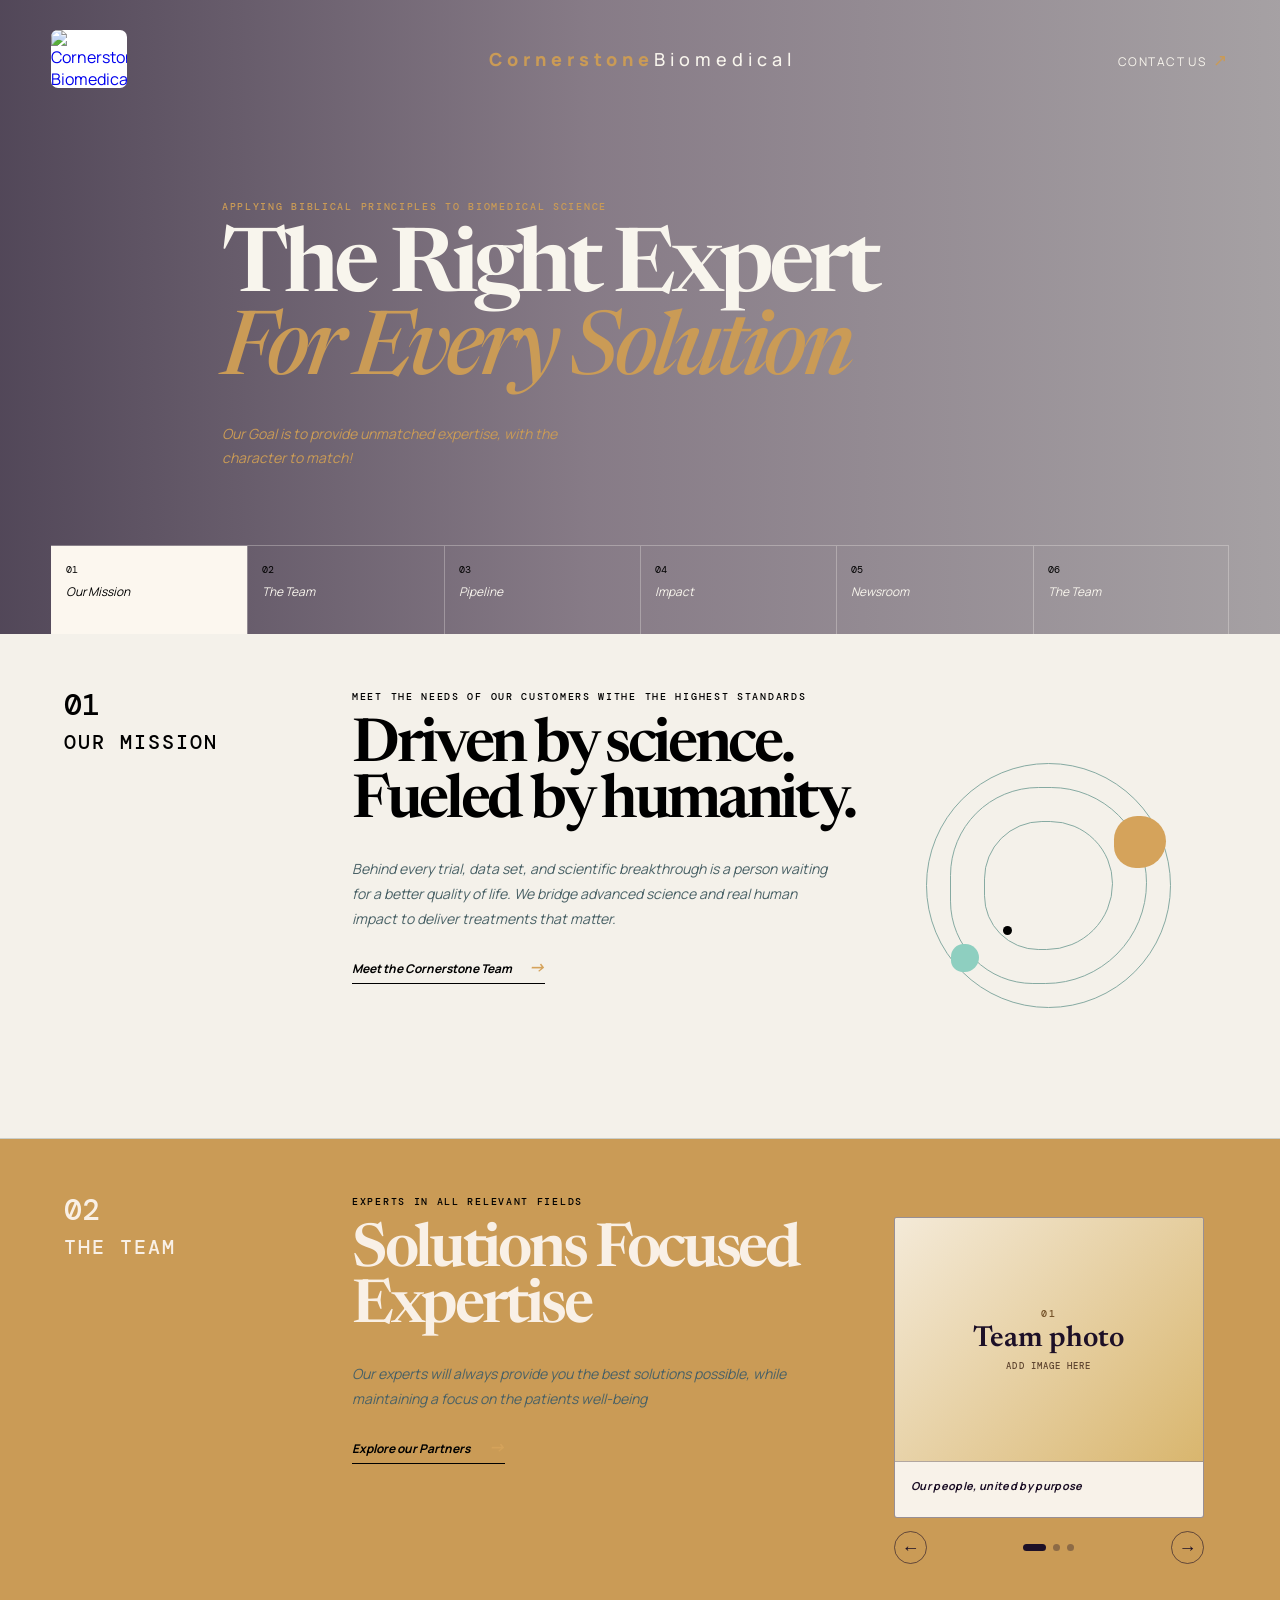
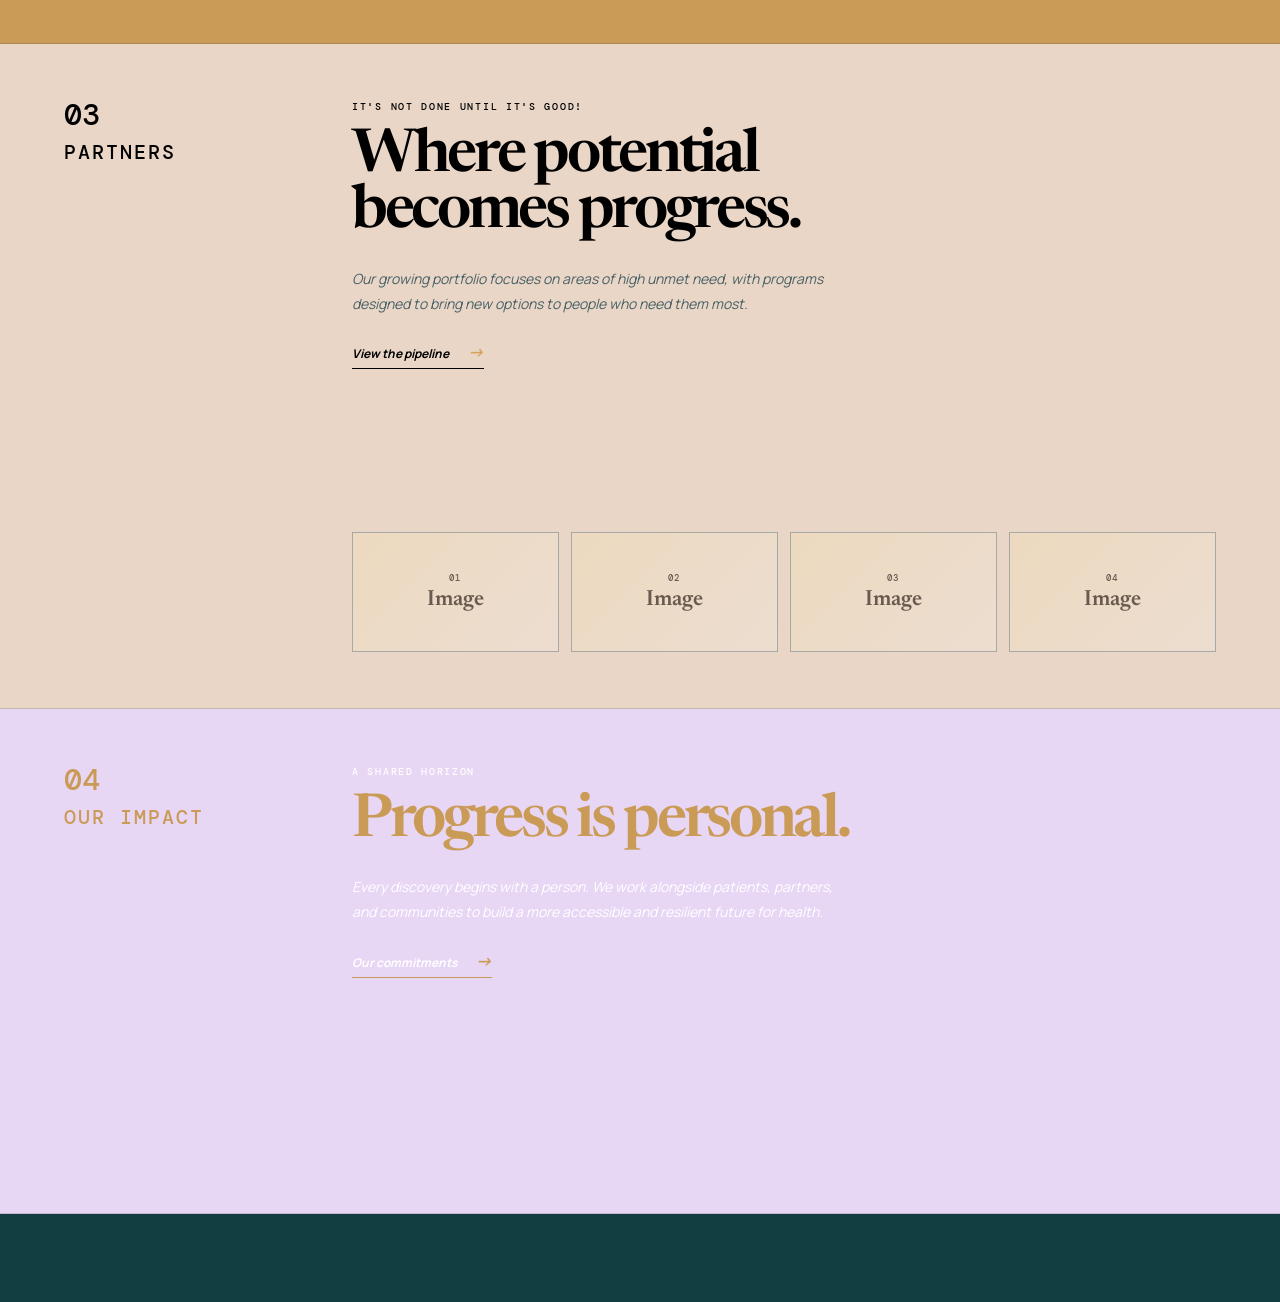
==== index.html @ 389b74e3 "Update logo image source in index.html" ====
<!doctype html>
<html lang="en">
  <head>
    <meta charset="UTF-8" />
    <meta name="viewport" content="width=device-width, initial-scale=1.0" />
    <meta name="description" content="Cornerstone Biomedical | Building medical technology on the Rock." />
    <title>Cornerstone Biomedical</title>
    <link rel="preconnect" href="https://fonts.googleapis.com" />
    <link rel="preconnect" href="https://fonts.gstatic.com" crossorigin />
    <link href="https://fonts.googleapis.com/css2?family=DM+Mono:wght@400;500&family=Manrope:wght@400;500;600;700;800&family=Newsreader:opsz,wght@6..72,500;6..72,600&display=swap" rel="stylesheet" />
    <link rel="stylesheet" href="styles2.css" />
  </head>
  <body>
    <header class="hero">
      <div class="hero__top">
        <a class="brand-mark" href="#" aria-label="Cornerstone Biomedical">
          <img src="https://cornerstonesiteresources.blob.core.windows.net/siteresources/cstonelogonobg.png" alt="Cornerstone Biomedical" />
        </a>
        <div class="company-name"><span>Cornerstone</span>Biomedical</div>
        <a class="contact-link" href="#contact">Contact Us<span>↗</span></a>
      </div>

      <div class="hero__copy">
        <p class="eyebrow">Applying Biblical Principles to Biomedical Science</p>
        <h1>The Right Expert<br /><em>For Every Solution</h1>
        <p class="intro">Our Goal is to provide unmatched expertise, with the character to match!</p>
      </div>

      <nav class="main-nav" aria-label="Main navigation">
        <a class="active" href="#about"><span>01</span>Our Mission</a>
        <a href="#team"><span>02</span>The Team</a>
        <a href="#pipeline"><span>03</span> Pipeline</a>
        <a href="#impact"><span>04</span> Impact</a>
        <a href="#news"><span>05</span> Newsroom</a>
        <a href="#careers"><span>06</span> The Team</a>
      </nav>
    </header>

    <main>
      <section id="about" class="panel panel--about">
        <div class="panel__label"><span>01</span> Our Mission</div>
        <div class="panel__content">
          <p class="kicker">MEET THE NEEDS OF OUR CUSTOMERS WITHE THE HIGHEST STANDARDS</p>
          <h2>Driven by science. Fueled by humanity.</h2>
          <p class="body-copy">	Behind every trial, data set, and scientific breakthrough is a person waiting for a better quality of life. We bridge advanced science and real human impact to deliver treatments that matter.</p>
          <a class="text-link" href="#science">Meet the Cornerstone Team<span>→</span></a>
        </div>
        <div class="cell-art cell-art--one" aria-hidden="true"><i></i><i></i><i></i><b></b></div>
      </section>

      <section id="team" class="panel panel--team">
        <div class="panel__label"><span>02</span> The Team </div>
        <div class="panel__content">
          <p class="kicker">Experts in all Relevant fields</p>
          <h2>Solutions Focused Expertise</h2>
          <p class="body-copy">Our experts will always provide you the best solutions possible, while maintaining a focus on the patients well-being</p>
          <a class="text-link" href="#pipeline">Explore our Partners <span>→</span></a>
        </div>
        <div class="team-carousel" aria-label="Meet the team photo carousel">
          <div class="team-carousel__viewport">
            <div class="team-carousel__track">
              <!-- Replace each placeholder with an img tag when team photos are ready. -->
              <figure class="team-slide is-active">
                <div class="team-photo-placeholder"><span>01</span><strong>Team photo</strong><small>Add image here</small></div>
                <figcaption>Our people, united by purpose</figcaption>
              </figure>
              <figure class="team-slide">
                <div class="team-photo-placeholder"><span>02</span><strong>Team photo</strong><small>Add image here</small></div>
                <figcaption>Expertise across disciplines</figcaption>
              </figure>
              <figure class="team-slide">
                <div class="team-photo-placeholder"><span>03</span><strong>Team photo</strong><small>Add image here</small></div>
                <figcaption>Care in every collaboration</figcaption>
              </figure>
            </div>
          </div>
          <div class="team-carousel__controls">
            <button class="carousel-button" type="button" data-carousel-prev aria-label="Show previous team photo">←</button>
            <div class="carousel-dots" role="tablist" aria-label="Choose a team photo">
              <button type="button" class="is-active" role="tab" aria-selected="true" data-carousel-dot="0"><span class="sr-only">Photo 1</span></button>
              <button type="button" role="tab" aria-selected="false" data-carousel-dot="1"><span class="sr-only">Photo 2</span></button>
              <button type="button" role="tab" aria-selected="false" data-carousel-dot="2"><span class="sr-only">Photo 3</span></button>
            </div>
            <button class="carousel-button" type="button" data-carousel-next aria-label="Show next team photo">→</button>
          </div>
        </div>
      </section>

      <section id="pipeline" class="panel panel--pipeline">
        <div class="panel__label"><span>03</span> Partners </div>
        <div class="panel__content">
          <p class="kicker">It's not done until it's good!</p>
          <h2>Where potential becomes progress.</h2>
          <p class="body-copy">Our growing portfolio focuses on areas of high unmet need, with programs designed to bring new options to people who need them most.</p>
          <a class="text-link" href="#impact">View the pipeline <span>→</span></a>
        </div>
        <div class="partner-gallery" aria-label="Partner image gallery">
          <!-- Replace each placeholder with an img tag when partner images are ready. -->
          <figure class="partner-gallery__item"><div class="partner-gallery__placeholder"><span>01</span><strong>Image</strong></div></figure>
          <figure class="partner-gallery__item"><div class="partner-gallery__placeholder"><span>02</span><strong>Image</strong></div></figure>
          <figure class="partner-gallery__item"><div class="partner-gallery__placeholder"><span>03</span><strong>Image</strong></div></figure>
          <figure class="partner-gallery__item"><div class="partner-gallery__placeholder"><span>04</span><strong>Image</strong></div></figure>
        </div>
      </section>

      <section id="impact" class="panel panel--impact">
        <div class="panel__label"><span>04</span> Our impact</div>
        <div class="panel__content">
          <p class="kicker">A shared horizon</p>
          <h2>Progress is personal.</h2>
          <p class="body-copy">Every discovery begins with a person. We work alongside patients, partners, and communities to build a more accessible and resilient future for health.</p>
          <a class="text-link" href="#careers">Our commitments <span>→</span></a>
        </div>
      </section>
    </main>

    <footer id="contact" aria-label="Footer"></footer>
    <script>
      const carousel = document.querySelector('.team-carousel');
      const slides = [...carousel.querySelectorAll('.team-slide')];
      const dots = [...carousel.querySelectorAll('[data-carousel-dot]')];
      let activeSlide = 0;
      const showSlide = (index) => {
        activeSlide = (index + slides.length) % slides.length;
        slides.forEach((slide, i) => slide.classList.toggle('is-active', i === activeSlide));
        dots.forEach((dot, i) => {
          const active = i === activeSlide;
          dot.classList.toggle('is-active', active);
          dot.setAttribute('aria-selected', active);
        });
      };
      carousel.querySelector('[data-carousel-prev]').addEventListener('click', () => showSlide(activeSlide - 1));
      carousel.querySelector('[data-carousel-next]').addEventListener('click', () => showSlide(activeSlide + 1));
      dots.forEach((dot, i) => dot.addEventListener('click', () => showSlide(i)));
    </script>
  </body>
</html>
---- styles2.css ----
:root { --ink:#000000; --cream:#f4f1ea; --aqua:#ca9b56; --orange:#d5a35b; --white:#fcf7ef; --line:rgba(16,45,50,.18); }
* { box-sizing:border-box; }
html { scroll-behavior:smooth; }
body { margin:0; color:var(--ink); background:var(--cream); font-family:Manrope,Arial,sans-serif; }
.hero { min-height:630px; padding:30px 4vw 0; color:#f8f5ed; background:linear-gradient(90deg, rgba(31,18,43,.76) 0%, rgba(45,26,53,.55) 46%, rgba(27,19,39,.36) 100%), url("hero-cornerstone.jpeg") center / cover no-repeat; position:relative; overflow:hidden; }
.hero__top { position:relative; display:grid; grid-template-columns:1fr auto 1fr; align-items:center; }
.brand-mark { display:flex; width:max-content; align-items:center; text-decoration:none; }
.brand-mark img { display:block; width:76px; height:58px; object-fit:cover; object-position:center top; border-radius:7px; background:#fff; }
.company-name { font-size:18px; letter-spacing:.28em; font-weight:500; padding-left:.28em; }
.company-name span { color:#ca9b56; font-weight:800; }
.contact-link { justify-self:end; color:#f8f5ed; text-decoration:none; font-size:12px; text-transform:uppercase; letter-spacing:.12em; }
.contact-link span { color:var(--aqua); font-size:17px; margin-left:7px; }
.hero__copy { position:relative; margin:112px 0 75px 14.5%; max-width:680px; }
.eyebrow,.kicker { margin:0 0 16px; font:500 10px DM Mono,monospace; text-transform:uppercase; letter-spacing:.17em; }
.eyebrow { color:var(--aqua); }
h1,h2 { margin:0; font:600 clamp(3.25rem,6.9vw,6.3rem)/.94 Newsreader,Georgia,serif; letter-spacing:-.055em; }
h1 em { font-weight:500; color:var(--aqua); }
.intro { max-width:390px; margin:27px 0 0; line-height:1.7; font-size:14px; color:#ca9b56; }
.main-nav { position:relative; display:grid; grid-template-columns:repeat(6,1fr); border-top:1px solid rgba(248,245,237,.3); }
.main-nav a { min-height:88px; padding:17px 14px; color:#f8f5ed; border-left:1px solid rgba(248,245,237,.3); text-decoration:none; font-size:12px; line-height:1.4; transition:background .2s,color .2s; }
.main-nav a:last-child { border-right:1px solid rgba(248,245,237,.3); }
.main-nav a span { display:block; margin-bottom:8px; color:#000000; font:10px DM Mono,monospace; }
.main-nav a:hover,.main-nav .active { background:var(--white); color:var(--ink); }
.main-nav .active span { color:#000000 }
.panel { min-height:505px; display:grid; grid-template-columns:25% 46% 29%; position:relative; overflow:hidden; border-bottom:1px solid var(--line); padding:56px 5vw; }
.panel__label { font:500 20px DM Mono,monospace; letter-spacing:.1em; text-transform:uppercase; }
.panel__label span { display:block; margin:0 0 9px; color:inherit; font-size:30px; line-height:1; letter-spacing:0; }
.panel__content { max-width:565px; position:relative; z-index:1; }
.kicker { color:#000000; }
h2 { font-size:clamp(2.45rem,4.7vw,4.6rem); }
.body-copy { max-width:490px; margin:24px 0; font-size:14px; line-height:1.8; color:#496166; }
.text-link { display:inline-block; color:var(--ink); text-decoration:none; border-bottom:1px solid var(--ink); padding-bottom:5px; font-size:12px; font-weight:700; }
.text-link span { margin-left:16px; color:var(--orange); font-size:17px; }
.panel--team { background:#ca9b56;color:#f9f0e6; }
.panel--pipeline { min-height:665px; background:#e9d6c7; }
.panel--impact { background:#e8d6f5; color:#ca9b56; }
.panel--impact .kicker,.panel--impact .body-copy { color:#ffffff; }.panel--impact .text-link { color:#ffffff	; border-color:#ca9b56; }.panel--impact .text-link span,.panel--impact .panel__label span { color:#ca9b56 }
.cell-art { align-self:center; justify-self:center; width:245px; height:245px; position:relative; border:1px solid #86aaa2; border-radius:50%; }
.cell-art:before,.cell-art:after,.cell-art i { content:""; position:absolute; border:1px solid #86aaa2; border-radius:48% 52% 55% 45%; }
.cell-art:before { inset:23px; }.cell-art:after { inset:57px; }.cell-art i:nth-child(1){width:52px;height:52px;right:4px;top:52px;background:var(--orange);border:0}.cell-art i:nth-child(2){width:28px;height:28px;left:24px;bottom:35px;background:#8ecfc0;border:0}.cell-art i:nth-child(3){width:20px;height:20px;left:96px;top:45px;background:#f4f1ea;border:0}.cell-art b{position:absolute;width:9px;height:9px;background:var(--ink);border-radius:50%;left:76px;bottom:72px}
.team-carousel { align-self:center; justify-self:center; width:min(100%, 310px); color:#1d1027; }
.team-carousel__viewport { min-height:300px; overflow:hidden; border:1px solid rgba(29,16,39,.44); border-radius:3px; background:#f8f2e9; }
.team-carousel__track { height:100%; }
.team-slide { display:none; margin:0; animation:fade-in .3s ease; }
.team-slide.is-active { display:block; }
.team-photo-placeholder { height:244px; display:flex; flex-direction:column; align-items:center; justify-content:center; gap:6px; background:linear-gradient(135deg, #f4ead8, #d9b66e); border-bottom:1px solid rgba(29,16,39,.3); text-align:center; }
.team-photo-placeholder span { color:#725027; font:500 10px DM Mono,monospace; letter-spacing:.16em; }
.team-photo-placeholder strong { font:600 29px/.95 Newsreader,Georgia,serif; }
.team-photo-placeholder small { color:#5f4530; font:500 9px DM Mono,monospace; letter-spacing:.12em; text-transform:uppercase; }
.team-slide figcaption { min-height:55px; padding:16px; font-size:11px; font-weight:700; letter-spacing:.03em; }
.team-carousel__controls { display:flex; align-items:center; justify-content:space-between; margin-top:13px; }
.carousel-button { width:33px; height:33px; border:1px solid rgba(29,16,39,.6); border-radius:50%; background:transparent; color:#1d1027; cursor:pointer; font-size:18px; line-height:1; }
.carousel-button:hover { background:#1d1027; color:#fff; }
.carousel-dots { display:flex; gap:7px; }.carousel-dots button { width:7px; height:7px; padding:0; border:0; border-radius:50%; background:rgba(29,16,39,.35); cursor:pointer; }.carousel-dots button.is-active { width:23px; border-radius:8px; background:#1d1027; }
.sr-only { position:absolute; width:1px; height:1px; margin:-1px; overflow:hidden; clip:rect(0,0,0,0); white-space:nowrap; }
@keyframes fade-in { from { opacity:.25; transform:translateX(8px); } to { opacity:1; transform:translateX(0); } }
.partner-gallery { grid-column:2 / 4; display:grid; grid-template-columns:repeat(4, 1fr); gap:12px; align-self:end; margin-top:18px; }
.partner-gallery__item { margin:0; min-height:118px; border:1px solid rgba(16,45,50,.35); background:#f5eee5; }
.partner-gallery__placeholder { height:100%; min-height:118px; display:flex; flex-direction:column; align-items:center; justify-content:center; gap:5px; color:#695a50; background:linear-gradient(135deg, rgba(213,163,91,.28), rgba(233,214,199,.7)); }
.partner-gallery__placeholder span { font:500 9px DM Mono,monospace; letter-spacing:.14em; }.partner-gallery__placeholder strong { font:600 22px Newsreader,Georgia,serif; }
footer { min-height:88px; background:#123e42; }
@media (max-width:760px){ .hero{min-height:600px;padding:22px 5vw 0}.hero__copy{margin:90px 0 60px 0}.company-name{font-size:14px}.contact-link{font-size:10px}.main-nav{grid-template-columns:repeat(3,1fr)}.main-nav a{min-height:65px;padding:11px;font-size:10px}.main-nav a:nth-child(n+4){border-top:1px solid rgba(248,245,237,.3)}.panel{grid-template-columns:1fr;gap:27px;padding:42px 7vw;min-height:600px}.panel__content{max-width:100%}.cell-art,.science-grid,.orbit,.impact-number{justify-self:start;margin-left:18px;transform:scale(.8);transform-origin:left center}.science-grid{margin-top:-10px;}.partner-gallery{grid-column:1;grid-template-columns:repeat(2,1fr);margin-top:0}.panel--pipeline{min-height:780px;} }
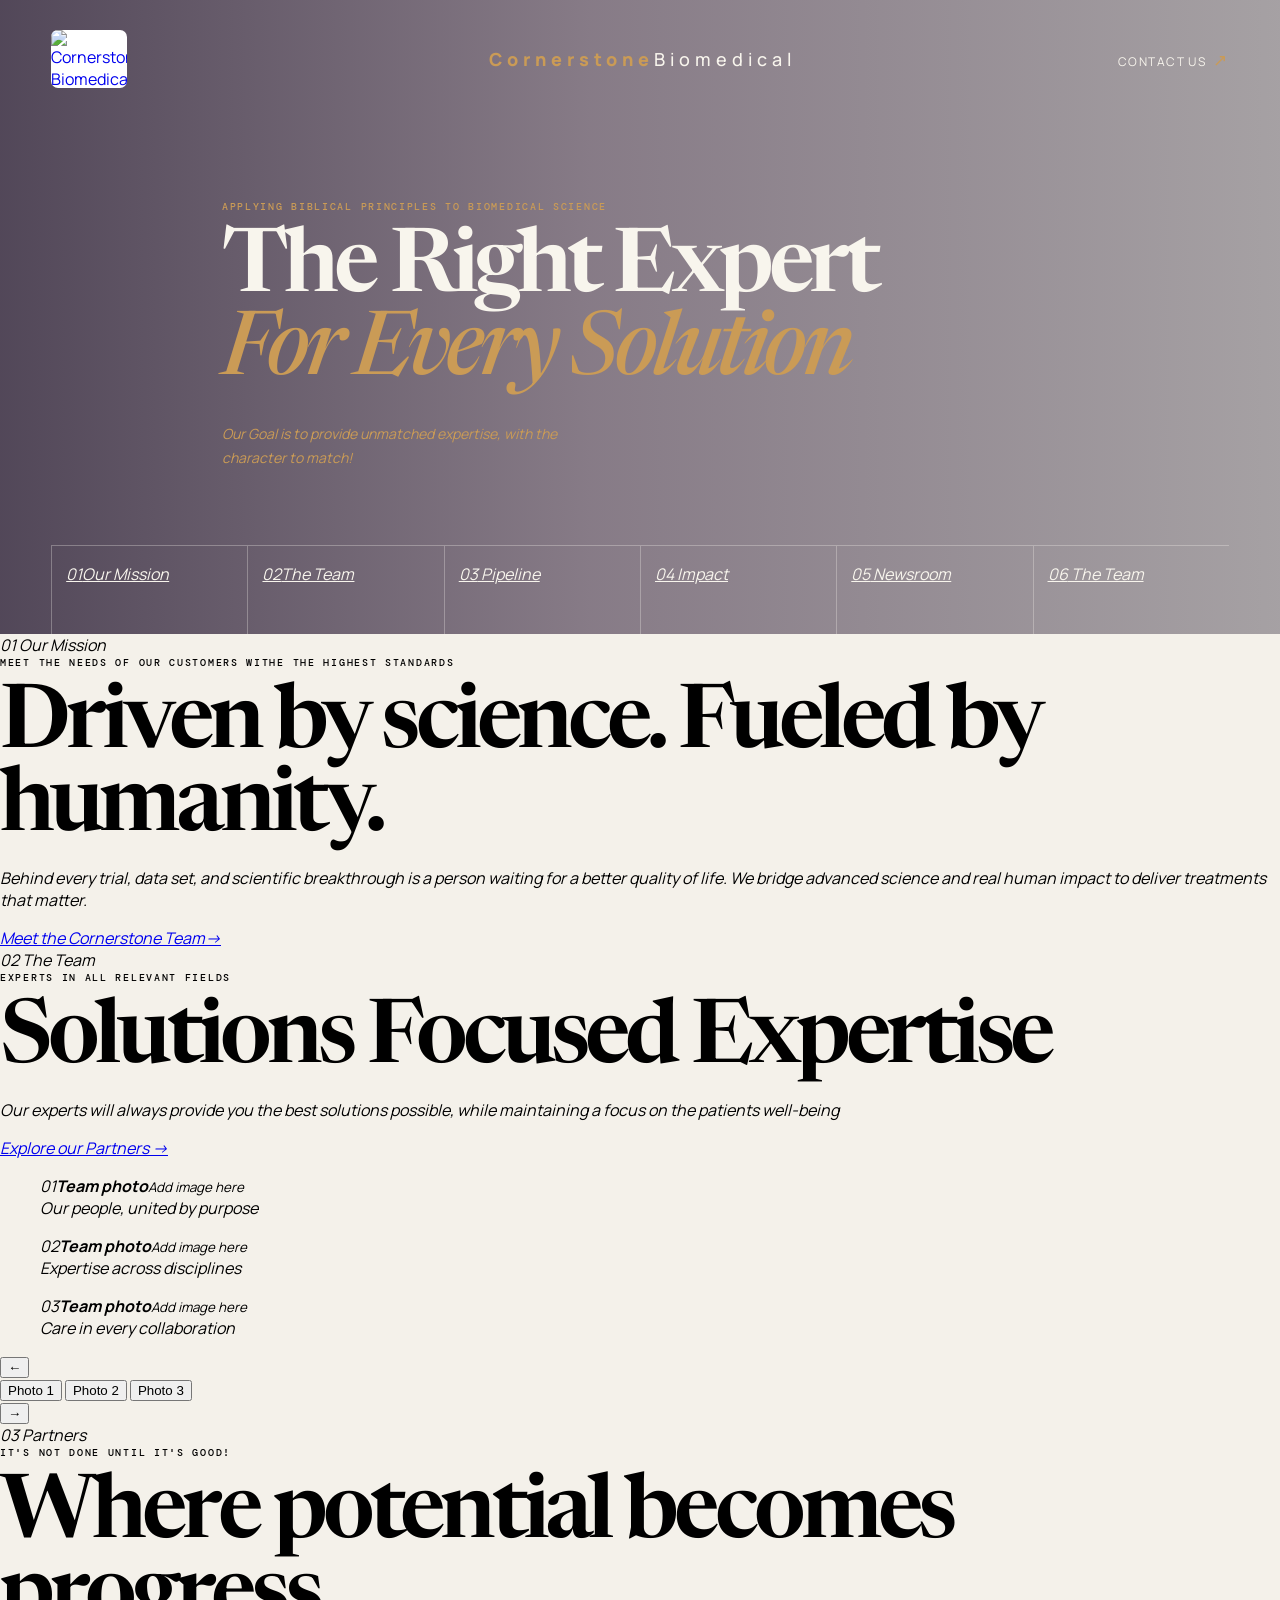
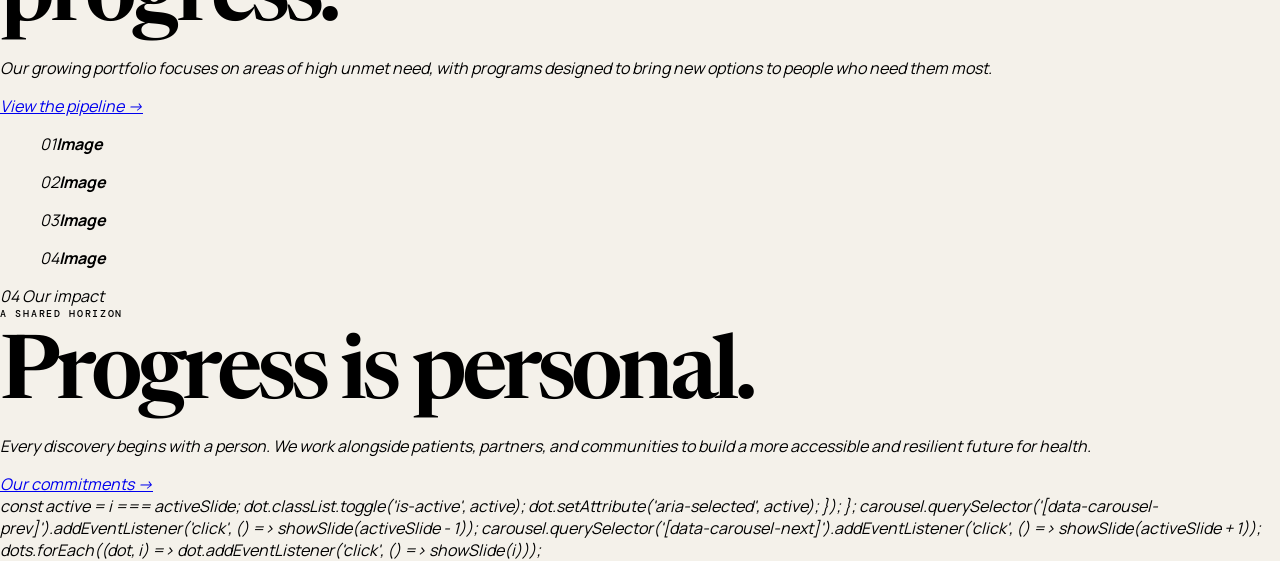
==== commit 7a2c2b50: "Add event listeners for carousel navigation" ====
--- a/index.html
+++ b/index.html
@@ -137,3 +137,14 @@
     </script>
   </body>
 </html>
+          const active = i === activeSlide;
+          dot.classList.toggle('is-active', active);
+          dot.setAttribute('aria-selected', active);
+        });
+      };
+      carousel.querySelector('[data-carousel-prev]').addEventListener('click', () => showSlide(activeSlide - 1));
+      carousel.querySelector('[data-carousel-next]').addEventListener('click', () => showSlide(activeSlide + 1));
+      dots.forEach((dot, i) => dot.addEventListener('click', () => showSlide(i)));
+    </script>
+  </body>
+</html>
--- a/styles2.css
+++ b/styles2.css
@@ -3,6 +3,8 @@
 html { scroll-behavior:smooth; }
 body { margin:0; color:var(--ink); background:var(--cream); font-family:Manrope,Arial,sans-serif; }
 .hero { min-height:630px; padding:30px 4vw 0; color:#f8f5ed; background:linear-gradient(90deg, rgba(31,18,43,.76) 0%, rgba(45,26,53,.55) 46%, rgba(27,19,39,.36) 100%), url("hero-cornerstone.jpeg") center / cover no-repeat; position:relative; overflow:hidden; }
+.hero__mesh { position:absolute; width:700px; height:700px; right:-155px; top:-235px; border:1px solid rgba(183,228,219,.32); border-radius:48% 52% 43% 57%; transform:rotate(24deg); box-shadow:inset 0 0 0 70px rgba(183,228,219,.04), inset 0 0 0 155px rgba(183,228,219,.04), inset 0 0 0 240px rgba(183,228,219,.04); }
+.hero__mesh:after { content:""; position:absolute; width:240px; height:240px; border:1px solid rgba(235,112,82,.75); border-radius:50%; left:155px; bottom:55px; }
 .hero__top { position:relative; display:grid; grid-template-columns:1fr auto 1fr; align-items:center; }
 .brand-mark { display:flex; width:max-content; align-items:center; text-decoration:none; }
 .brand-mark img { display:block; width:76px; height:58px; object-fit:cover; object-position:center top; border-radius:7px; background:#fff; }
@@ -17,14 +19,13 @@
 h1 em { font-weight:500; color:var(--aqua); }
 .intro { max-width:390px; margin:27px 0 0; line-height:1.7; font-size:14px; color:#ca9b56; }
 .main-nav { position:relative; display:grid; grid-template-columns:repeat(6,1fr); border-top:1px solid rgba(248,245,237,.3); }
-.main-nav a { min-height:88px; padding:17px 14px; color:#f8f5ed; border-left:1px solid rgba(248,245,237,.3); text-decoration:none; font-size:12px; line-height:1.4; transition:background .2s,color .2s; }
-.main-nav a:last-child { border-right:1px solid rgba(248,245,237,.3); }
+.main-nav a { min-height:88px; padding:17px 14px; color:#f8f5ed; border-left:1px solid rgba(248,245,237,.3); text-decora		-child { border-right:1px solid rgba(248,245,237,.3); }
 .main-nav a span { display:block; margin-bottom:8px; color:#000000; font:10px DM Mono,monospace; }
 .main-nav a:hover,.main-nav .active { background:var(--white); color:var(--ink); }
 .main-nav .active span { color:#000000 }
 .panel { min-height:505px; display:grid; grid-template-columns:25% 46% 29%; position:relative; overflow:hidden; border-bottom:1px solid var(--line); padding:56px 5vw; }
-.panel__label { font:500 20px DM Mono,monospace; letter-spacing:.1em; text-transform:uppercase; }
-.panel__label span { display:block; margin:0 0 9px; color:inherit; font-size:30px; line-height:1; letter-spacing:0; }
+.panel__label { font:500 10px DM Mono,monospace; letter-spacing:.15em; text-transform:up	percase; }
+.panel__label span { color:var(--000000); margin-right:11px; }
 .panel__content { max-width:565px; position:relative; z-index:1; }
 .kicker { color:#000000; }
 h2 { font-size:clamp(2.45rem,4.7vw,4.6rem); }
@@ -32,31 +33,13 @@
 .text-link { display:inline-block; color:var(--ink); text-decoration:none; border-bottom:1px solid var(--ink); padding-bottom:5px; font-size:12px; font-weight:700; }
 .text-link span { margin-left:16px; color:var(--orange); font-size:17px; }
 .panel--team { background:#ca9b56;color:#f9f0e6; }
-.panel--pipeline { min-height:665px; background:#e9d6c7; }
+.panel--pipeline { background:#e9d6c7; }
 .panel--impact { background:#e8d6f5; color:#ca9b56; }
 .panel--impact .kicker,.panel--impact .body-copy { color:#ffffff; }.panel--impact .text-link { color:#ffffff	; border-color:#ca9b56; }.panel--impact .text-link span,.panel--impact .panel__label span { color:#ca9b56 }
 .cell-art { align-self:center; justify-self:center; width:245px; height:245px; position:relative; border:1px solid #86aaa2; border-radius:50%; }
 .cell-art:before,.cell-art:after,.cell-art i { content:""; position:absolute; border:1px solid #86aaa2; border-radius:48% 52% 55% 45%; }
 .cell-art:before { inset:23px; }.cell-art:after { inset:57px; }.cell-art i:nth-child(1){width:52px;height:52px;right:4px;top:52px;background:var(--orange);border:0}.cell-art i:nth-child(2){width:28px;height:28px;left:24px;bottom:35px;background:#8ecfc0;border:0}.cell-art i:nth-child(3){width:20px;height:20px;left:96px;top:45px;background:#f4f1ea;border:0}.cell-art b{position:absolute;width:9px;height:9px;background:var(--ink);border-radius:50%;left:76px;bottom:72px}
-.team-carousel { align-self:center; justify-self:center; width:min(100%, 310px); color:#1d1027; }
-.team-carousel__viewport { min-height:300px; overflow:hidden; border:1px solid rgba(29,16,39,.44); border-radius:3px; background:#f8f2e9; }
-.team-carousel__track { height:100%; }
-.team-slide { display:none; margin:0; animation:fade-in .3s ease; }
-.team-slide.is-active { display:block; }
-.team-photo-placeholder { height:244px; display:flex; flex-direction:column; align-items:center; justify-content:center; gap:6px; background:linear-gradient(135deg, #f4ead8, #d9b66e); border-bottom:1px solid rgba(29,16,39,.3); text-align:center; }
-.team-photo-placeholder span { color:#725027; font:500 10px DM Mono,monospace; letter-spacing:.16em; }
-.team-photo-placeholder strong { font:600 29px/.95 Newsreader,Georgia,serif; }
-.team-photo-placeholder small { color:#5f4530; font:500 9px DM Mono,monospace; letter-spacing:.12em; text-transform:uppercase; }
-.team-slide figcaption { min-height:55px; padding:16px; font-size:11px; font-weight:700; letter-spacing:.03em; }
-.team-carousel__controls { display:flex; align-items:center; justify-content:space-between; margin-top:13px; }
-.carousel-button { width:33px; height:33px; border:1px solid rgba(29,16,39,.6); border-radius:50%; background:transparent; color:#1d1027; cursor:pointer; font-size:18px; line-height:1; }
-.carousel-button:hover { background:#1d1027; color:#fff; }
-.carousel-dots { display:flex; gap:7px; }.carousel-dots button { width:7px; height:7px; padding:0; border:0; border-radius:50%; background:rgba(29,16,39,.35); cursor:pointer; }.carousel-dots button.is-active { width:23px; border-radius:8px; background:#1d1027; }
-.sr-only { position:absolute; width:1px; height:1px; margin:-1px; overflow:hidden; clip:rect(0,0,0,0); white-space:nowrap; }
-@keyframes fade-in { from { opacity:.25; transform:translateX(8px); } to { opacity:1; transform:translateX(0); } }
-.partner-gallery { grid-column:2 / 4; display:grid; grid-template-columns:repeat(4, 1fr); gap:12px; align-self:end; margin-top:18px; }
-.partner-gallery__item { margin:0; min-height:118px; border:1px solid rgba(16,45,50,.35); background:#f5eee5; }
-.partner-gallery__placeholder { height:100%; min-height:118px; display:flex; flex-direction:column; align-items:center; justify-content:center; gap:5px; color:#695a50; background:linear-gradient(135deg, rgba(213,163,91,.28), rgba(233,214,199,.7)); }
-.partner-gallery__placeholder span { font:500 9px DM Mono,monospace; letter-spacing:.14em; }.partner-gallery__placeholder strong { font:600 22px Newsreader,Georgia,serif; }
+.science-grid { align-self:center; justify-self:center; width:245px; height:245px; position:relative; display:grid; grid-template-columns:repeat(2,1fr); grid-template-rows:repeat(2,1fr); border:1px solid #000000; transform:rotate(15deg); }.science-grid span { border:1px solid #000000; background:#ffffff; }.science-grid span:nth-child(2){background:#e8d6f5}.science-grid span:nth-child(3){background:#e8d6f5	}.science-grid strong { position:absolute; font:500 12px DM Mono,monospace; color:#ffffff; transform:rotate(-15deg); }.science-grid strong:nth-of-type(1){top:-23px;left:0}.science-grid strong:nth-of-type(2){right:-44px;top:95px}.science-grid strong:nth-of-type(3){bottom:-31px;left:76px}.science-grid small { font-size:7px;letter-spacing:.12em; }
+.orbit { width:270px; height:270px; align-self:center; justify-self:center; position:relative; border:1px solid #b16a5d; border-radius:50%; }.orbit div { position:absolute; inset:38px; border:1px solid #b16a5d; border-radius:50%; }.orbit div:nth-child(2){inset:79px}.orbit div:nth-child(3){inset:112px;background:#e6654c;border:0}.orbit span{position:absolute;width:18px;height:18px;border-radius:50%;background:#245d61;top:39px;right:21px;box-shadow:-137px 191px 0 5px #f5f0e9;}
 footer { min-height:88px; background:#123e42; }
-@media (max-width:760px){ .hero{min-height:600px;padding:22px 5vw 0}.hero__copy{margin:90px 0 60px 0}.company-name{font-size:14px}.contact-link{font-size:10px}.main-nav{grid-template-columns:repeat(3,1fr)}.main-nav a{min-height:65px;padding:11px;font-size:10px}.main-nav a:nth-child(n+4){border-top:1px solid rgba(248,245,237,.3)}.panel{grid-template-columns:1fr;gap:27px;padding:42px 7vw;min-height:600px}.panel__content{max-width:100%}.cell-art,.science-grid,.orbit,.impact-number{justify-self:start;margin-left:18px;transform:scale(.8);transform-origin:left center}.science-grid{margin-top:-10px;}.partner-gallery{grid-column:1;grid-template-columns:repeat(2,1fr);margin-top:0}.panel--pipeline{min-height:780px;} }
+@media (max-width:760px){ .hero{min-height:600px;padding:22px 5vw 0}.hero__copy{margin:90px 0 60px 0}.company-name{font-size:14px}.contact-link{font-size:10px}.main-nav{grid-template-columns:repeat(3,1fr)}.main-nav a{min-height:65px;padding:11px;font-size:10px}.main-nav a:nth-child(n+4){border-top:1px solid rgba(248,245,237,.3)}.panel{grid-template-columns:1fr;gap:27px;padding:42px 7vw;min-height:600px}.panel__content{max-width:100%}.cell-art,.science-grid,.orbit,.impact-number{justify-self:start;margin-left:18px;transform:scale(.8);transform-origin:left center}.science-grid{margin-top:-10px;} }
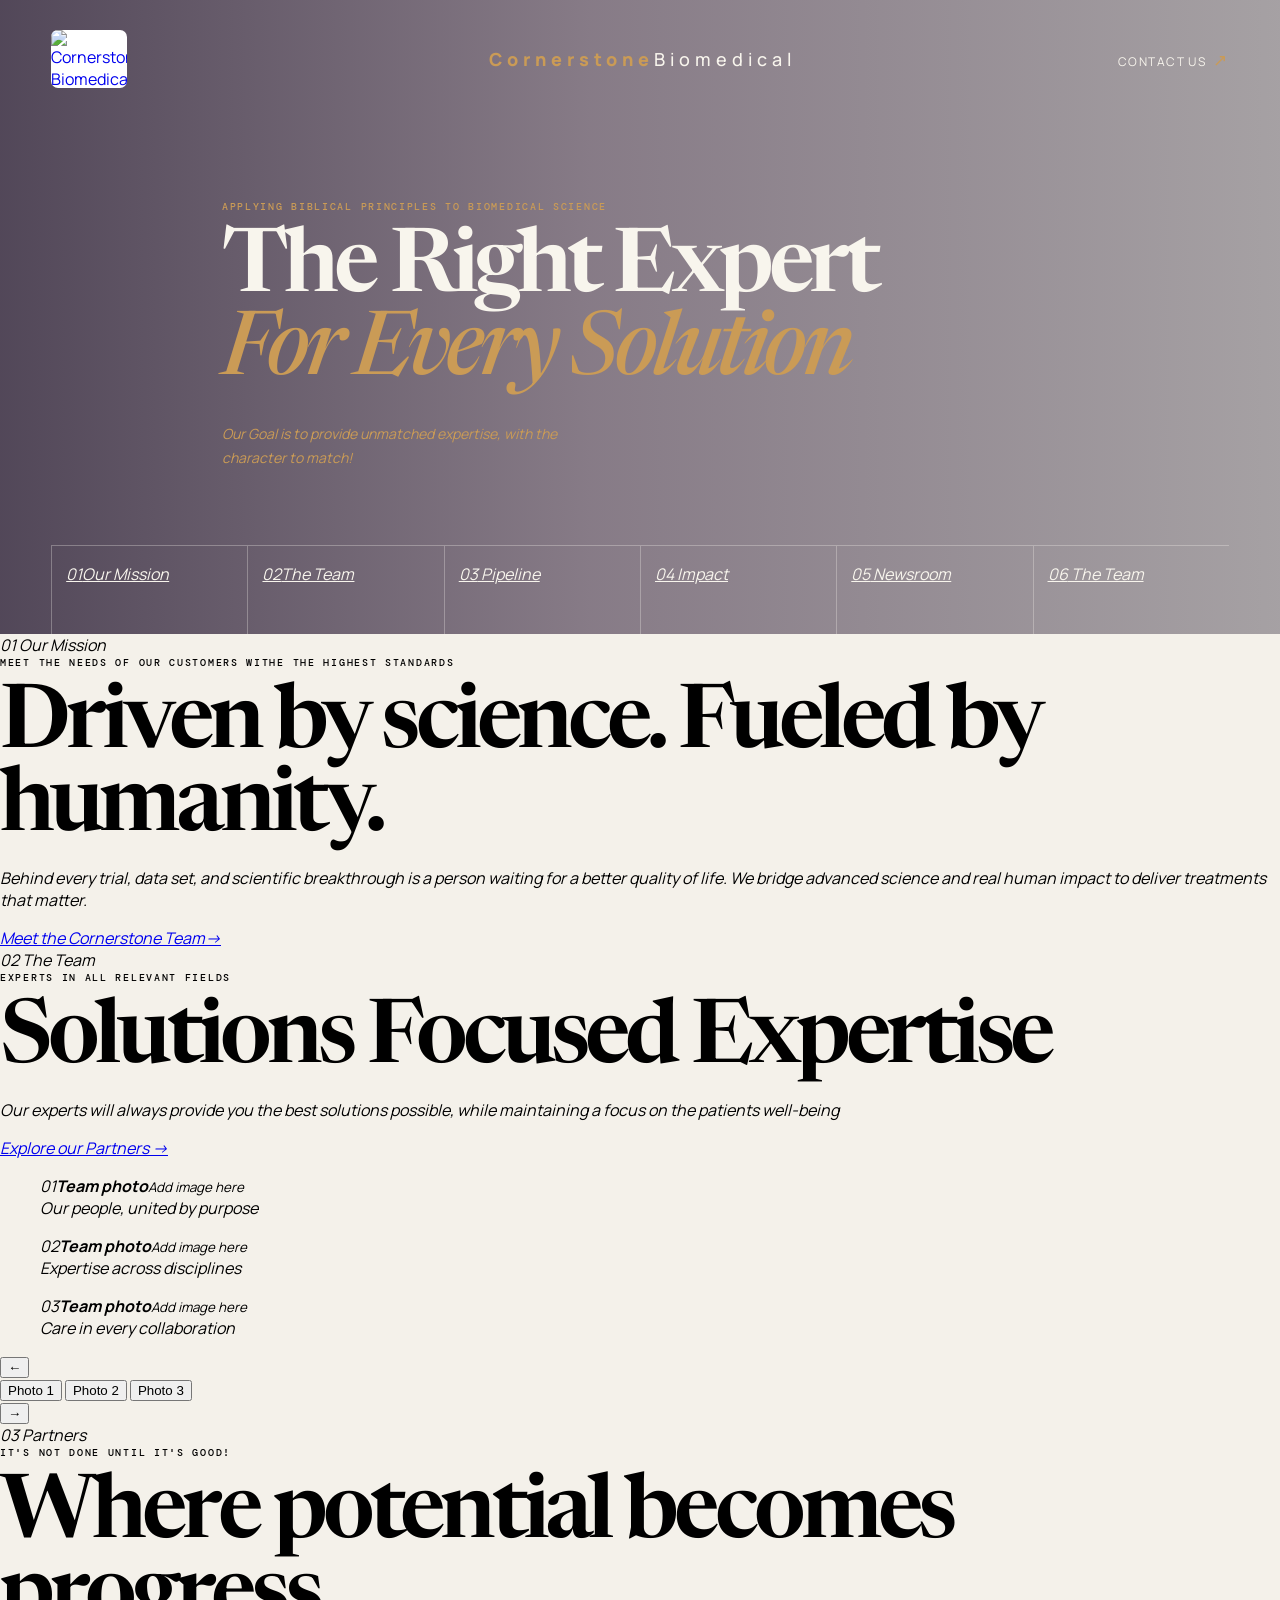
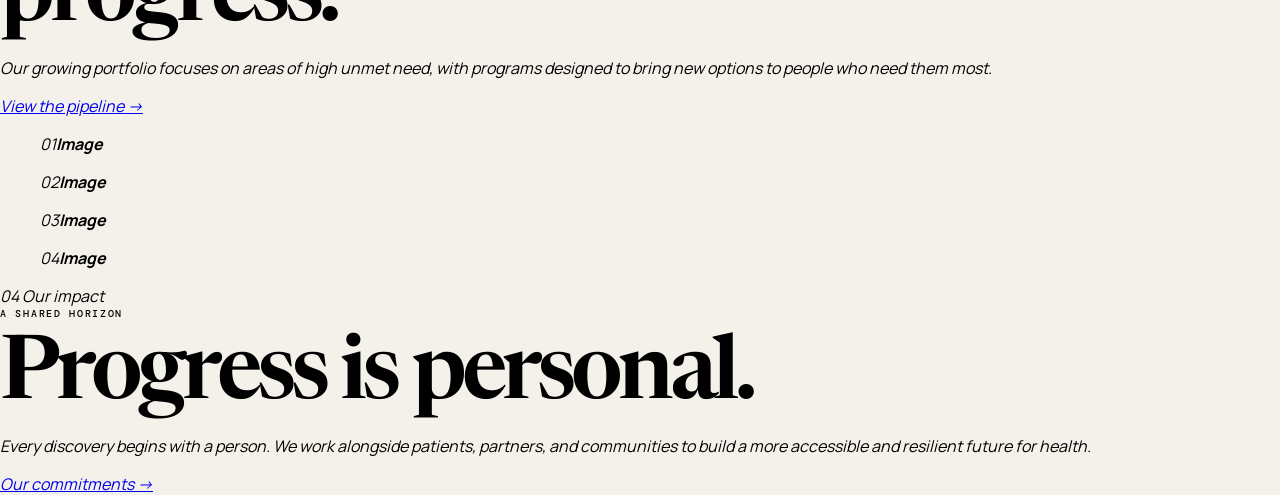
==== commit 965dbbda: "update" ====
--- a/index.html
+++ b/index.html
@@ -137,14 +137,3 @@
     </script>
   </body>
 </html>
-          const active = i === activeSlide;
-          dot.classList.toggle('is-active', active);
-          dot.setAttribute('aria-selected', active);
-        });
-      };
-      carousel.querySelector('[data-carousel-prev]').addEventListener('click', () => showSlide(activeSlide - 1));
-      carousel.querySelector('[data-carousel-next]').addEventListener('click', () => showSlide(activeSlide + 1));
-      dots.forEach((dot, i) => dot.addEventListener('click', () => showSlide(i)));
-    </script>
-  </body>
-</html>
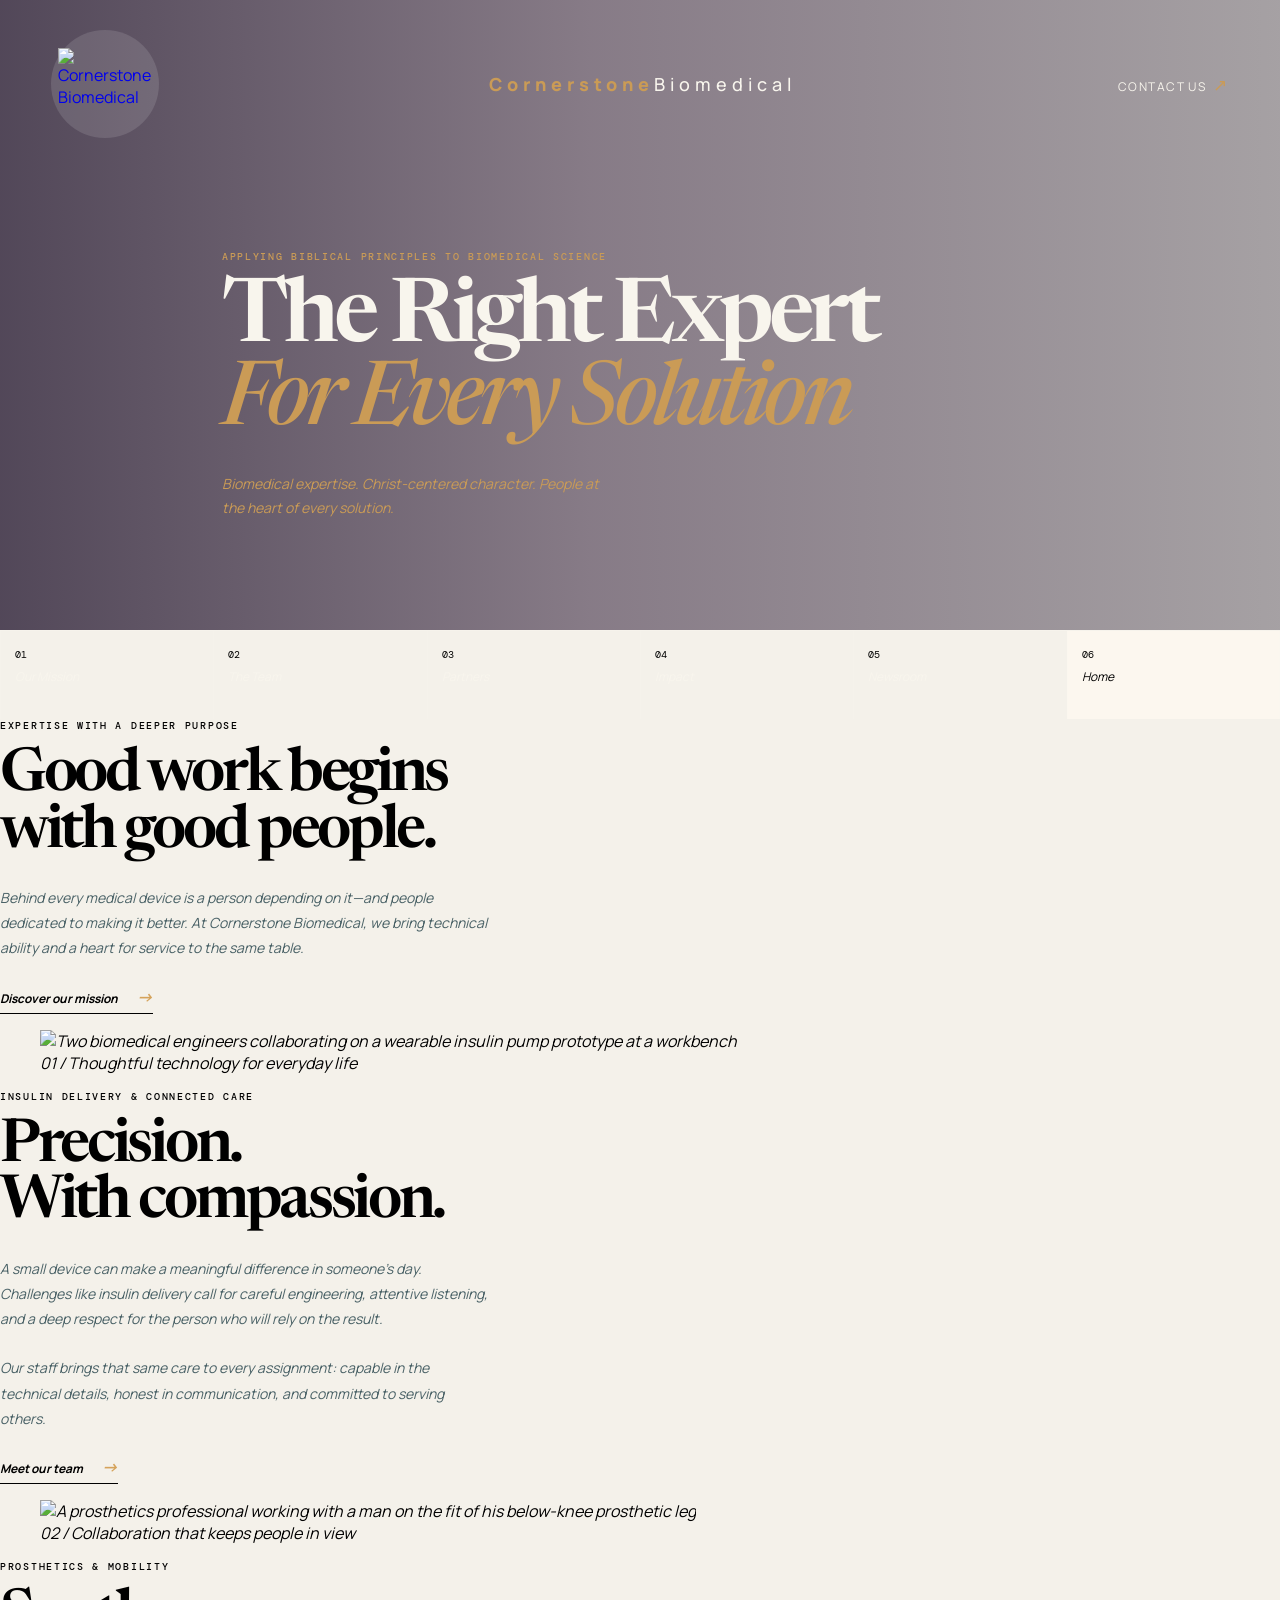
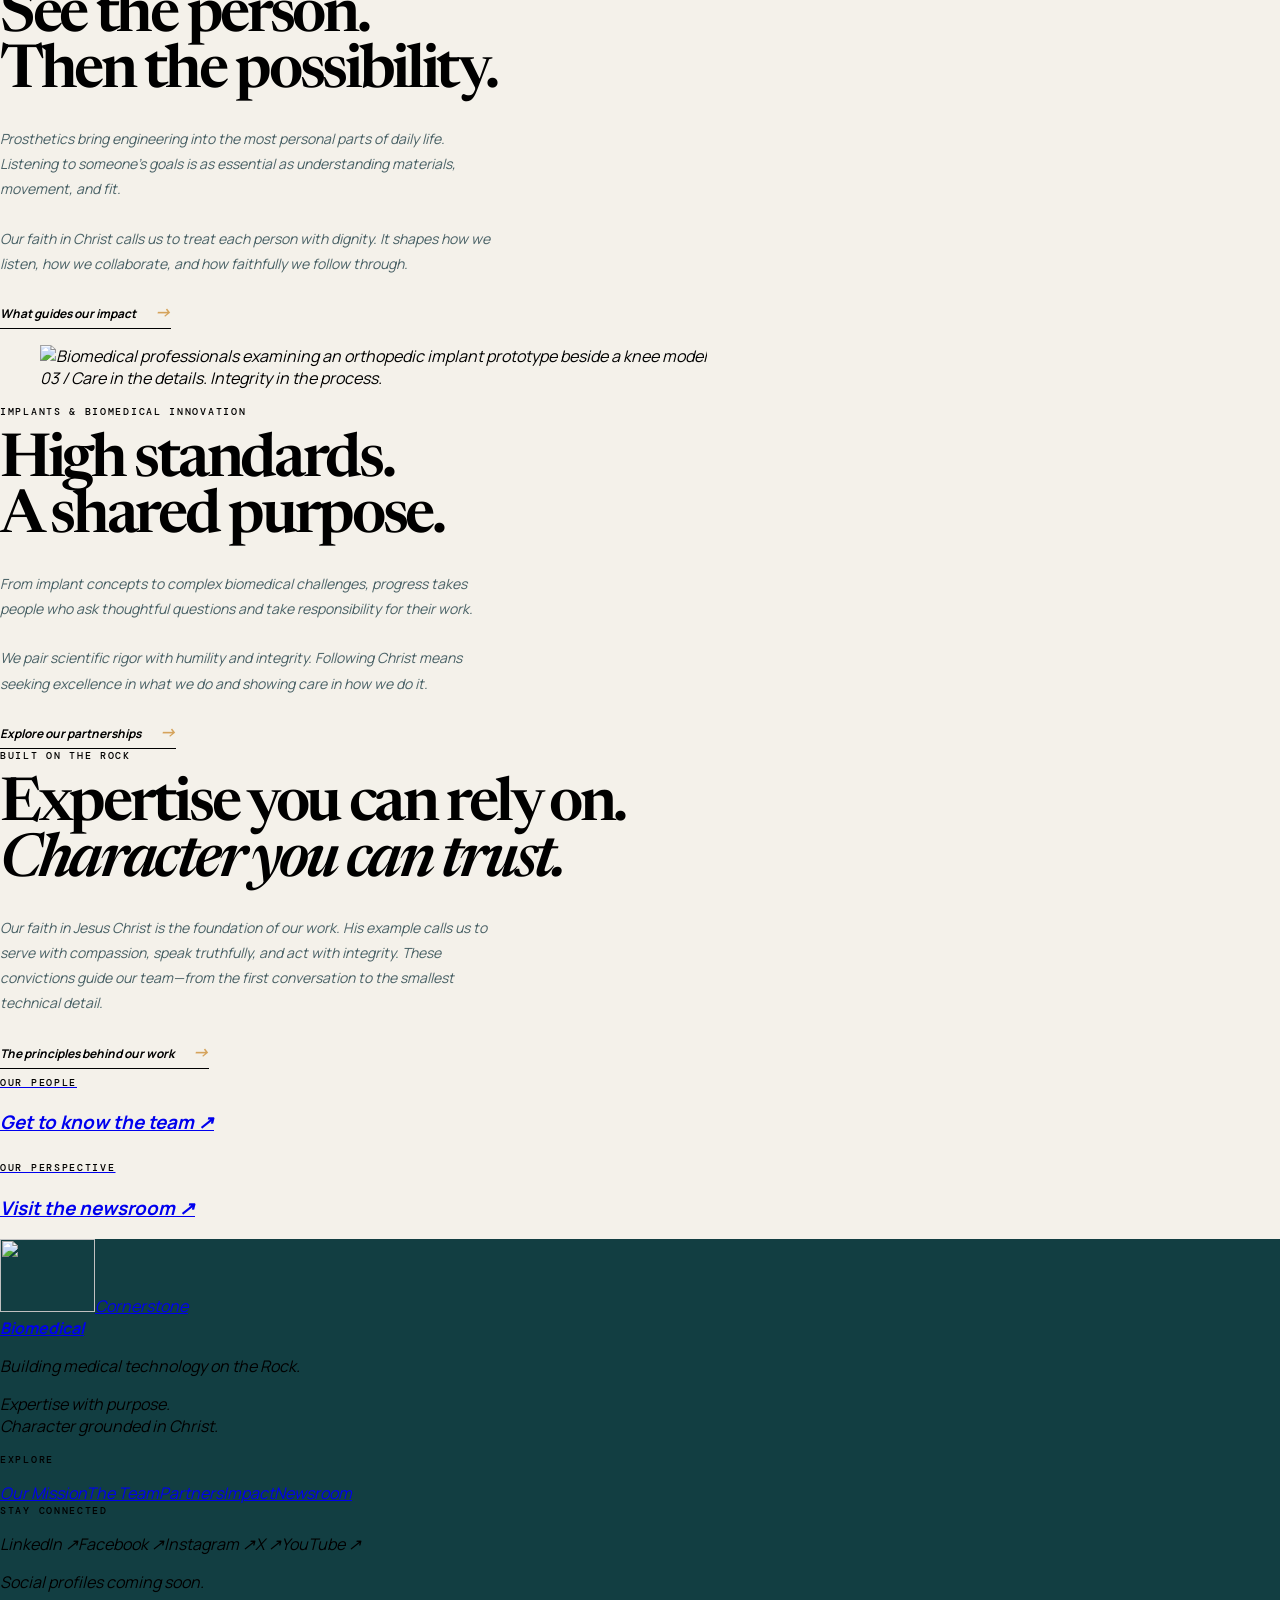
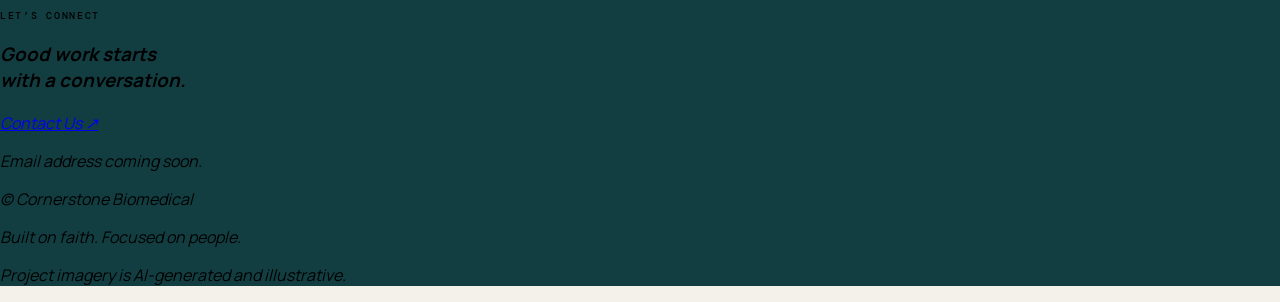
==== commit dfa6e27c: "Refactor index.html for improved layout and content Updated the index.html file to enhance structure" ====
--- a/index.html
+++ b/index.html
@@ -12,11 +12,11 @@
     <link href="https://fonts.googleapis.com/css2?family=DM+Mono:wght@400;500&family=Manrope:wght@400;500;600;700;800&family=Newsreader:opsz,wght@6..72,500;6..72,600&display=swap" rel="stylesheet" />
     <link rel="stylesheet" href="styles2.css" />
   </head>
-  <body>
+  <body class="home-page">
     <header class="hero">
       <div class="hero__top">
-        <a class="brand-mark" href="#" aria-label="Cornerstone Biomedical">
-          <img src="https://cornerstonesiteresources.blob.core.windows.net/siteresources/cstonelogonobg.png" alt="Cornerstone Biomedical" />
+        <a class="brand-mark" href="index.html" aria-label="Cornerstone Biomedical home">
+          <img src="cstonelogonobg.png" alt="Cornerstone Biomedical" />
         </a>
         <div class="company-name"><span>Cornerstone</span>Biomedical</div>
         <a class="contact-link" href="#contact">Contact Us<span>↗</span></a>
@@ -25,115 +25,53 @@
       <div class="hero__copy">
         <p class="eyebrow">Applying Biblical Principles to Biomedical Science</p>
         <h1>The Right Expert<br /><em>For Every Solution</h1>
-        <p class="intro">Our Goal is to provide unmatched expertise, with the character to match!</p>
+        <p class="intro">Biomedical expertise. Christ-centered character. People at the heart of every solution.</p>
       </div>
 
-      <nav class="main-nav" aria-label="Main navigation">
-        <a class="active" href="#about"><span>01</span>Our Mission</a>
-        <a href="#team"><span>02</span>The Team</a>
-        <a href="#pipeline"><span>03</span> Pipeline</a>
-        <a href="#impact"><span>04</span> Impact</a>
-        <a href="#news"><span>05</span> Newsroom</a>
-        <a href="#careers"><span>06</span> The Team</a>
-      </nav>
     </header>
 
-    <main>
-      <section id="about" class="panel panel--about">
-        <div class="panel__label"><span>01</span> Our Mission</div>
-        <div class="panel__content">
-          <p class="kicker">MEET THE NEEDS OF OUR CUSTOMERS WITHE THE HIGHEST STANDARDS</p>
-          <h2>Driven by science. Fueled by humanity.</h2>
-          <p class="body-copy">	Behind every trial, data set, and scientific breakthrough is a person waiting for a better quality of life. We bridge advanced science and real human impact to deliver treatments that matter.</p>
-          <a class="text-link" href="#science">Meet the Cornerstone Team<span>→</span></a>
-        </div>
-        <div class="cell-art cell-art--one" aria-hidden="true"><i></i><i></i><i></i><b></b></div>
+    <nav class="main-nav" aria-label="Main navigation">
+      <a href="mission.html"><span>01</span>Our Mission</a>
+      <a href="team.html"><span>02</span>The Team</a>
+      <a href="partners.html"><span>03</span>Partners</a>
+      <a href="impact.html"><span>04</span>Impact</a>
+      <a href="newsroom.html"><span>05</span>Newsroom</a>
+      <a class="active" href="index.html" aria-current="page"><span>06</span>Home</a>
+    </nav>
+
+    <main id="main-content">
+      <section class="home-welcome" aria-labelledby="welcome-title">
+        <p class="kicker">Expertise with a deeper purpose</p>
+        <h2 id="welcome-title">Good work begins<br />with good people.</h2>
+        <div class="home-welcome__copy"><p class="body-copy">Behind every medical device is a person depending on it—and people dedicated to making it better. At Cornerstone Biomedical, we bring technical ability and a heart for service to the same table.</p><a class="text-link" href="mission.html">Discover our mission <span>→</span></a></div>
       </section>
 
-      <section id="team" class="panel panel--team">
-        <div class="panel__label"><span>02</span> The Team </div>
-        <div class="panel__content">
-          <p class="kicker">Experts in all Relevant fields</p>
-          <h2>Solutions Focused Expertise</h2>
-          <p class="body-copy">Our experts will always provide you the best solutions possible, while maintaining a focus on the patients well-being</p>
-          <a class="text-link" href="#pipeline">Explore our Partners <span>→</span></a>
-        </div>
-        <div class="team-carousel" aria-label="Meet the team photo carousel">
-          <div class="team-carousel__viewport">
-            <div class="team-carousel__track">
-              <!-- Replace each placeholder with an img tag when team photos are ready. -->
-              <figure class="team-slide is-active">
-                <div class="team-photo-placeholder"><span>01</span><strong>Team photo</strong><small>Add image here</small></div>
-                <figcaption>Our people, united by purpose</figcaption>
-              </figure>
-              <figure class="team-slide">
-                <div class="team-photo-placeholder"><span>02</span><strong>Team photo</strong><small>Add image here</small></div>
-                <figcaption>Expertise across disciplines</figcaption>
-              </figure>
-              <figure class="team-slide">
-                <div class="team-photo-placeholder"><span>03</span><strong>Team photo</strong><small>Add image here</small></div>
-                <figcaption>Care in every collaboration</figcaption>
-              </figure>
-            </div>
-          </div>
-          <div class="team-carousel__controls">
-            <button class="carousel-button" type="button" data-carousel-prev aria-label="Show previous team photo">←</button>
-            <div class="carousel-dots" role="tablist" aria-label="Choose a team photo">
-              <button type="button" class="is-active" role="tab" aria-selected="true" data-carousel-dot="0"><span class="sr-only">Photo 1</span></button>
-              <button type="button" role="tab" aria-selected="false" data-carousel-dot="1"><span class="sr-only">Photo 2</span></button>
-              <button type="button" role="tab" aria-selected="false" data-carousel-dot="2"><span class="sr-only">Photo 3</span></button>
-            </div>
-            <button class="carousel-button" type="button" data-carousel-next aria-label="Show next team photo">→</button>
-          </div>
-        </div>
+      <section class="home-story home-story--cream" aria-labelledby="insulin-title">
+        <figure class="home-story__image"><img src="assets/insulin-engineers.png" alt="Two biomedical engineers collaborating on a wearable insulin pump prototype at a workbench" width="1536" height="1024" loading="lazy" decoding="async" /><figcaption>01 / Thoughtful technology for everyday life</figcaption></figure>
+        <div class="home-story__copy"><p class="kicker">Insulin delivery &amp; connected care</p><h2 id="insulin-title">Precision.<br />With compassion.</h2><p class="body-copy">A small device can make a meaningful difference in someone’s day. Challenges like insulin delivery call for careful engineering, attentive listening, and a deep respect for the person who will rely on the result.</p><p class="body-copy">Our staff brings that same care to every assignment: capable in the technical details, honest in communication, and committed to serving others.</p><a class="text-link" href="team.html">Meet our team <span>→</span></a></div>
       </section>
 
-      <section id="pipeline" class="panel panel--pipeline">
-        <div class="panel__label"><span>03</span> Partners </div>
-        <div class="panel__content">
-          <p class="kicker">It's not done until it's good!</p>
-          <h2>Where potential becomes progress.</h2>
-          <p class="body-copy">Our growing portfolio focuses on areas of high unmet need, with programs designed to bring new options to people who need them most.</p>
-          <a class="text-link" href="#impact">View the pipeline <span>→</span></a>
-        </div>
-        <div class="partner-gallery" aria-label="Partner image gallery">
-          <!-- Replace each placeholder with an img tag when partner images are ready. -->
-          <figure class="partner-gallery__item"><div class="partner-gallery__placeholder"><span>01</span><strong>Image</strong></div></figure>
-          <figure class="partner-gallery__item"><div class="partner-gallery__placeholder"><span>02</span><strong>Image</strong></div></figure>
-          <figure class="partner-gallery__item"><div class="partner-gallery__placeholder"><span>03</span><strong>Image</strong></div></figure>
-          <figure class="partner-gallery__item"><div class="partner-gallery__placeholder"><span>04</span><strong>Image</strong></div></figure>
-        </div>
+      <section class="home-story home-story--gold home-story--reverse" aria-labelledby="prosthetics-title">
+        <figure class="home-story__image"><img src="assets/prosthetics-collaboration.png" alt="A prosthetics professional working with a man on the fit of his below-knee prosthetic leg" width="1536" height="1024" loading="lazy" decoding="async" /><figcaption>02 / Collaboration that keeps people in view</figcaption></figure>
+        <div class="home-story__copy"><p class="kicker">Prosthetics &amp; mobility</p><h2 id="prosthetics-title">See the person.<br />Then the possibility.</h2><p class="body-copy">Prosthetics bring engineering into the most personal parts of daily life. Listening to someone’s goals is as essential as understanding materials, movement, and fit.</p><p class="body-copy">Our faith in Christ calls us to treat each person with dignity. It shapes how we listen, how we collaborate, and how faithfully we follow through.</p><a class="text-link" href="impact.html">What guides our impact <span>→</span></a></div>
       </section>
 
-      <section id="impact" class="panel panel--impact">
-        <div class="panel__label"><span>04</span> Our impact</div>
-        <div class="panel__content">
-          <p class="kicker">A shared horizon</p>
-          <h2>Progress is personal.</h2>
-          <p class="body-copy">Every discovery begins with a person. We work alongside patients, partners, and communities to build a more accessible and resilient future for health.</p>
-          <a class="text-link" href="#careers">Our commitments <span>→</span></a>
-        </div>
+      <section class="home-story home-story--peach" aria-labelledby="implants-title">
+        <figure class="home-story__image"><img src="assets/implant-teamwork.png" alt="Biomedical professionals examining an orthopedic implant prototype beside a knee model" width="1536" height="1024" loading="lazy" decoding="async" /><figcaption>03 / Care in the details. Integrity in the process.</figcaption></figure>
+        <div class="home-story__copy"><p class="kicker">Implants &amp; biomedical innovation</p><h2 id="implants-title">High standards.<br />A shared purpose.</h2><p class="body-copy">From implant concepts to complex biomedical challenges, progress takes people who ask thoughtful questions and take responsibility for their work.</p><p class="body-copy">We pair scientific rigor with humility and integrity. Following Christ means seeking excellence in what we do and showing care in how we do it.</p><a class="text-link" href="partners.html">Explore our partnerships <span>→</span></a></div>
       </section>
+
+      <section class="home-faith" aria-labelledby="faith-title"><p class="kicker">Built on the Rock</p><h2 id="faith-title">Expertise you can rely on.<br /><em>Character you can trust.</em></h2><p class="body-copy">Our faith in Jesus Christ is the foundation of our work. His example calls us to serve with compassion, speak truthfully, and act with integrity. These convictions guide our team—from the first conversation to the smallest technical detail.</p><a class="text-link" href="mission.html">The principles behind our work <span>→</span></a></section>
+      <section class="home-explore" aria-label="More about Cornerstone"><a href="team.html"><span class="kicker">Our people</span><h3>Get to know the team <span aria-hidden="true">↗</span></h3></a><a href="newsroom.html"><span class="kicker">Our perspective</span><h3>Visit the newsroom <span aria-hidden="true">↗</span></h3></a></section>
     </main>
 
-    <footer id="contact" aria-label="Footer"></footer>
-    <script>
-      const carousel = document.querySelector('.team-carousel');
-      const slides = [...carousel.querySelectorAll('.team-slide')];
-      const dots = [...carousel.querySelectorAll('[data-carousel-dot]')];
-      let activeSlide = 0;
-      const showSlide = (index) => {
-        activeSlide = (index + slides.length) % slides.length;
-        slides.forEach((slide, i) => slide.classList.toggle('is-active', i === activeSlide));
-        dots.forEach((dot, i) => {
-          const active = i === activeSlide;
-          dot.classList.toggle('is-active', active);
-          dot.setAttribute('aria-selected', active);
-        });
-      };
-      carousel.querySelector('[data-carousel-prev]').addEventListener('click', () => showSlide(activeSlide - 1));
-      carousel.querySelector('[data-carousel-next]').addEventListener('click', () => showSlide(activeSlide + 1));
-      dots.forEach((dot, i) => dot.addEventListener('click', () => showSlide(i)));
-    </script>
+    <footer id="contact" class="site-footer" aria-label="Footer">
+      <div class="site-footer__brand"><a href="index.html" aria-label="Cornerstone Biomedical home"><img src="cstonelogonobg.png" alt="" width="95" height="73" /><span>Cornerstone<br /><strong>Biomedical</strong></span></a><p>Building medical technology on the Rock.</p><p class="site-footer__purpose">Expertise with purpose.<br />Character grounded in Christ.</p></div>
+      <div class="site-footer__column"><p class="kicker">Explore</p><nav aria-label="Footer navigation"><a href="mission.html">Our Mission</a><a href="team.html">The Team</a><a href="partners.html">Partners</a><a href="impact.html">Impact</a><a href="newsroom.html">Newsroom</a></nav></div>
+      <div class="site-footer__column"><p class="kicker">Stay connected</p><div class="site-footer__socials" aria-label="Social media"><!-- Replace each disabled placeholder with an anchor and the approved profile URL. --><span role="link" aria-disabled="true">LinkedIn <span aria-hidden="true">↗</span></span><span role="link" aria-disabled="true">Facebook <span aria-hidden="true">↗</span></span><span role="link" aria-disabled="true">Instagram <span aria-hidden="true">↗</span></span><span role="link" aria-disabled="true">X <span aria-hidden="true">↗</span></span><span role="link" aria-disabled="true">YouTube <span aria-hidden="true">↗</span></span></div><p class="site-footer__note">Social profiles coming soon.</p></div>
+      <div class="site-footer__column"><p class="kicker">Let’s connect</p><h3>Good work starts<br />with a conversation.</h3><!-- Add the email address after mailto: when it is available. --><a class="site-footer__contact" href="mailto:" aria-describedby="contact-email-note">Contact Us <span aria-hidden="true">↗</span></a><p id="contact-email-note" class="site-footer__note">Email address coming soon.</p></div>
+      <div class="site-footer__bottom"><p>© Cornerstone Biomedical</p><p>Built on faith. Focused on people.</p><p>Project imagery is AI-generated and illustrative.</p></div>
+    </footer>
+
   </body>
 </html>
--- a/styles2.css
+++ b/styles2.css
@@ -2,12 +2,10 @@
 * { box-sizing:border-box; }
 html { scroll-behavior:smooth; }
 body { margin:0; color:var(--ink); background:var(--cream); font-family:Manrope,Arial,sans-serif; }
-.hero { min-height:630px; padding:30px 4vw 0; color:#f8f5ed; background:linear-gradient(90deg, rgba(31,18,43,.76) 0%, rgba(45,26,53,.55) 46%, rgba(27,19,39,.36) 100%), url("hero-cornerstone.jpeg") center / cover no-repeat; position:relative; overflow:hidden; }
-.hero__mesh { position:absolute; width:700px; height:700px; right:-155px; top:-235px; border:1px solid rgba(183,228,219,.32); border-radius:48% 52% 43% 57%; transform:rotate(24deg); box-shadow:inset 0 0 0 70px rgba(183,228,219,.04), inset 0 0 0 155px rgba(183,228,219,.04), inset 0 0 0 240px rgba(183,228,219,.04); }
-.hero__mesh:after { content:""; position:absolute; width:240px; height:240px; border:1px solid rgba(235,112,82,.75); border-radius:50%; left:155px; bottom:55px; }
+.hero { min-height:630px; padding:30px 4vw 0; color:#f8f5ed; background:linear-gradient(90deg, rgba(31,18,43,.76) 0%, rgba(45,26,53,.55) 46%, rgba(27,19,39,.36) 100%), url("https://cornerstonesiteresources.blob.core.windows.net/siteresources/Biomedical%20Research%20in%20a%20High-Tech%20Lab.png") center / cover no-repeat; position:relative; overflow:hidden; }
 .hero__top { position:relative; display:grid; grid-template-columns:1fr auto 1fr; align-items:center; }
-.brand-mark { display:flex; width:max-content; align-items:center; text-decoration:none; }
-.brand-mark img { display:block; width:76px; height:58px; object-fit:cover; object-position:center top; border-radius:7px; background:#fff; }
+.brand-mark { display:flex; width:108px; height:108px; align-items:center; justify-content:center; border-radius:50%; background:rgba(255,255,255,.12); text-decoration:none; }
+.brand-mark img { display:block; width:95px; height:73px; object-fit:contain; object-position:center; background:transparent; }
 .company-name { font-size:18px; letter-spacing:.28em; font-weight:500; padding-left:.28em; }
 .company-name span { color:#ca9b56; font-weight:800; }
 .contact-link { justify-self:end; color:#f8f5ed; text-decoration:none; font-size:12px; text-transform:uppercase; letter-spacing:.12em; }
@@ -19,13 +17,14 @@
 h1 em { font-weight:500; color:var(--aqua); }
 .intro { max-width:390px; margin:27px 0 0; line-height:1.7; font-size:14px; color:#ca9b56; }
 .main-nav { position:relative; display:grid; grid-template-columns:repeat(6,1fr); border-top:1px solid rgba(248,245,237,.3); }
-.main-nav a { min-height:88px; padding:17px 14px; color:#f8f5ed; border-left:1px solid rgba(248,245,237,.3); text-decora		-child { border-right:1px solid rgba(248,245,237,.3); }
+.main-nav a { min-height:88px; padding:17px 14px; color:#f8f5ed; border-left:1px solid rgba(248,245,237,.3); text-decoration:none; font-size:12px; line-height:1.4; transition:background .2s,color .2s; }
+.main-nav a:last-child { border-right:1px solid rgba(248,245,237,.3); }
 .main-nav a span { display:block; margin-bottom:8px; color:#000000; font:10px DM Mono,monospace; }
 .main-nav a:hover,.main-nav .active { background:var(--white); color:var(--ink); }
 .main-nav .active span { color:#000000 }
 .panel { min-height:505px; display:grid; grid-template-columns:25% 46% 29%; position:relative; overflow:hidden; border-bottom:1px solid var(--line); padding:56px 5vw; }
-.panel__label { font:500 10px DM Mono,monospace; letter-spacing:.15em; text-transform:up	percase; }
-.panel__label span { color:var(--000000); margin-right:11px; }
+.panel__label { font:500 20px DM Mono,monospace; letter-spacing:.1em; text-transform:uppercase; }
+.panel__label span { display:block; margin:0 0 9px; color:inherit; font-size:30px; line-height:1; letter-spacing:0; }
 .panel__content { max-width:565px; position:relative; z-index:1; }
 .kicker { color:#000000; }
 h2 { font-size:clamp(2.45rem,4.7vw,4.6rem); }
@@ -33,13 +32,31 @@
 .text-link { display:inline-block; color:var(--ink); text-decoration:none; border-bottom:1px solid var(--ink); padding-bottom:5px; font-size:12px; font-weight:700; }
 .text-link span { margin-left:16px; color:var(--orange); font-size:17px; }
 .panel--team { background:#ca9b56;color:#f9f0e6; }
-.panel--pipeline { background:#e9d6c7; }
+.panel--pipeline { min-height:665px; background:#e9d6c7; }
 .panel--impact { background:#e8d6f5; color:#ca9b56; }
 .panel--impact .kicker,.panel--impact .body-copy { color:#ffffff; }.panel--impact .text-link { color:#ffffff	; border-color:#ca9b56; }.panel--impact .text-link span,.panel--impact .panel__label span { color:#ca9b56 }
 .cell-art { align-self:center; justify-self:center; width:245px; height:245px; position:relative; border:1px solid #86aaa2; border-radius:50%; }
 .cell-art:before,.cell-art:after,.cell-art i { content:""; position:absolute; border:1px solid #86aaa2; border-radius:48% 52% 55% 45%; }
 .cell-art:before { inset:23px; }.cell-art:after { inset:57px; }.cell-art i:nth-child(1){width:52px;height:52px;right:4px;top:52px;background:var(--orange);border:0}.cell-art i:nth-child(2){width:28px;height:28px;left:24px;bottom:35px;background:#8ecfc0;border:0}.cell-art i:nth-child(3){width:20px;height:20px;left:96px;top:45px;background:#f4f1ea;border:0}.cell-art b{position:absolute;width:9px;height:9px;background:var(--ink);border-radius:50%;left:76px;bottom:72px}
-.science-grid { align-self:center; justify-self:center; width:245px; height:245px; position:relative; display:grid; grid-template-columns:repeat(2,1fr); grid-template-rows:repeat(2,1fr); border:1px solid #000000; transform:rotate(15deg); }.science-grid span { border:1px solid #000000; background:#ffffff; }.science-grid span:nth-child(2){background:#e8d6f5}.science-grid span:nth-child(3){background:#e8d6f5	}.science-grid strong { position:absolute; font:500 12px DM Mono,monospace; color:#ffffff; transform:rotate(-15deg); }.science-grid strong:nth-of-type(1){top:-23px;left:0}.science-grid strong:nth-of-type(2){right:-44px;top:95px}.science-grid strong:nth-of-type(3){bottom:-31px;left:76px}.science-grid small { font-size:7px;letter-spacing:.12em; }
-.orbit { width:270px; height:270px; align-self:center; justify-self:center; position:relative; border:1px solid #b16a5d; border-radius:50%; }.orbit div { position:absolute; inset:38px; border:1px solid #b16a5d; border-radius:50%; }.orbit div:nth-child(2){inset:79px}.orbit div:nth-child(3){inset:112px;background:#e6654c;border:0}.orbit span{position:absolute;width:18px;height:18px;border-radius:50%;background:#245d61;top:39px;right:21px;box-shadow:-137px 191px 0 5px #f5f0e9;}
+.team-carousel { align-self:center; justify-self:center; width:min(100%, 310px); color:#1d1027; }
+.team-carousel__viewport { min-height:300px; overflow:hidden; border:1px solid rgba(29,16,39,.44); border-radius:3px; background:#f8f2e9; }
+.team-carousel__track { height:100%; }
+.team-slide { display:none; margin:0; animation:fade-in .3s ease; }
+.team-slide.is-active { display:block; }
+.team-photo-placeholder { height:244px; display:flex; flex-direction:column; align-items:center; justify-content:center; gap:6px; background:linear-gradient(135deg, #f4ead8, #d9b66e); border-bottom:1px solid rgba(29,16,39,.3); text-align:center; }
+.team-photo-placeholder span { color:#725027; font:500 10px DM Mono,monospace; letter-spacing:.16em; }
+.team-photo-placeholder strong { font:600 29px/.95 Newsreader,Georgia,serif; }
+.team-photo-placeholder small { color:#5f4530; font:500 9px DM Mono,monospace; letter-spacing:.12em; text-transform:uppercase; }
+.team-slide figcaption { min-height:55px; padding:16px; font-size:11px; font-weight:700; letter-spacing:.03em; }
+.team-carousel__controls { display:flex; align-items:center; justify-content:space-between; margin-top:13px; }
+.carousel-button { width:33px; height:33px; border:1px solid rgba(29,16,39,.6); border-radius:50%; background:transparent; color:#1d1027; cursor:pointer; font-size:18px; line-height:1; }
+.carousel-button:hover { background:#1d1027; color:#fff; }
+.carousel-dots { display:flex; gap:7px; }.carousel-dots button { width:7px; height:7px; padding:0; border:0; border-radius:50%; background:rgba(29,16,39,.35); cursor:pointer; }.carousel-dots button.is-active { width:23px; border-radius:8px; background:#1d1027; }
+.sr-only { position:absolute; width:1px; height:1px; margin:-1px; overflow:hidden; clip:rect(0,0,0,0); white-space:nowrap; }
+@keyframes fade-in { from { opacity:.25; transform:translateX(8px); } to { opacity:1; transform:translateX(0); } }
+.partner-gallery { grid-column:2 / 4; display:grid; grid-template-columns:repeat(4, 1fr); gap:12px; align-self:end; margin-top:18px; }
+.partner-gallery__item { margin:0; min-height:118px; border:1px solid rgba(16,45,50,.35); background:#f5eee5; }
+.partner-gallery__placeholder { height:100%; min-height:118px; display:flex; flex-direction:column; align-items:center; justify-content:center; gap:5px; color:#695a50; background:linear-gradient(135deg, rgba(213,163,91,.28), rgba(233,214,199,.7)); }
+.partner-gallery__placeholder span { font:500 9px DM Mono,monospace; letter-spacing:.14em; }.partner-gallery__placeholder strong { font:600 22px Newsreader,Georgia,serif; }
 footer { min-height:88px; background:#123e42; }
-@media (max-width:760px){ .hero{min-height:600px;padding:22px 5vw 0}.hero__copy{margin:90px 0 60px 0}.company-name{font-size:14px}.contact-link{font-size:10px}.main-nav{grid-template-columns:repeat(3,1fr)}.main-nav a{min-height:65px;padding:11px;font-size:10px}.main-nav a:nth-child(n+4){border-top:1px solid rgba(248,245,237,.3)}.panel{grid-template-columns:1fr;gap:27px;padding:42px 7vw;min-height:600px}.panel__content{max-width:100%}.cell-art,.science-grid,.orbit,.impact-number{justify-self:start;margin-left:18px;transform:scale(.8);transform-origin:left center}.science-grid{margin-top:-10px;} }
+@media (max-width:760px){ .hero{min-height:600px;padding:22px 5vw 0}.hero__copy{margin:90px 0 60px 0}.company-name{font-size:14px}.contact-link{font-size:10px}.main-nav{grid-template-columns:repeat(3,1fr)}.main-nav a{min-height:65px;padding:11px;font-size:10px}.main-nav a:nth-child(n+4){border-top:1px solid rgba(248,245,237,.3)}.panel{grid-template-columns:1fr;gap:27px;padding:42px 7vw;min-height:600px}.panel__content{max-width:100%}.cell-art,.science-grid,.orbit,.impact-number{justify-self:start;margin-left:18px;transform:scale(.8);transform-origin:left center}.science-grid{margin-top:-10px;}.partner-gallery{grid-column:1;grid-template-columns:repeat(2,1fr);margin-top:0}.panel--pipeline{min-height:780px;} }
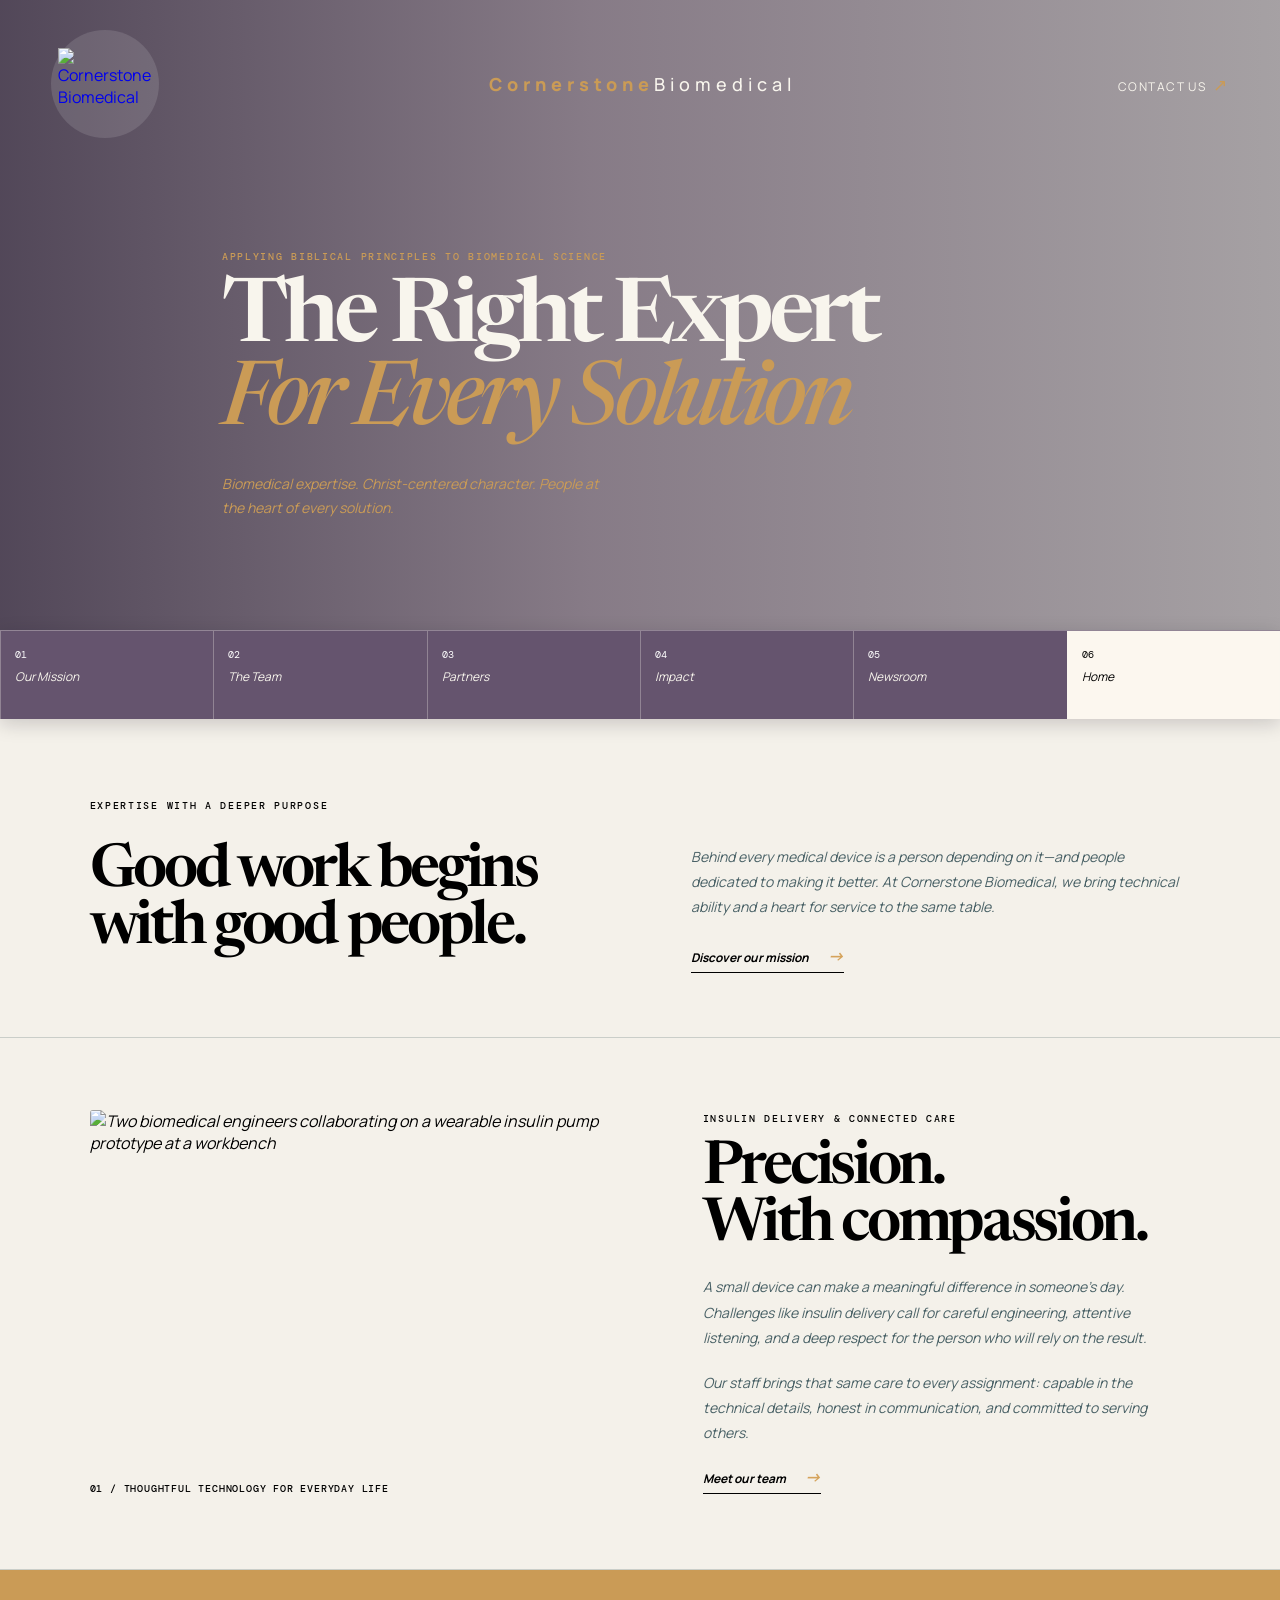
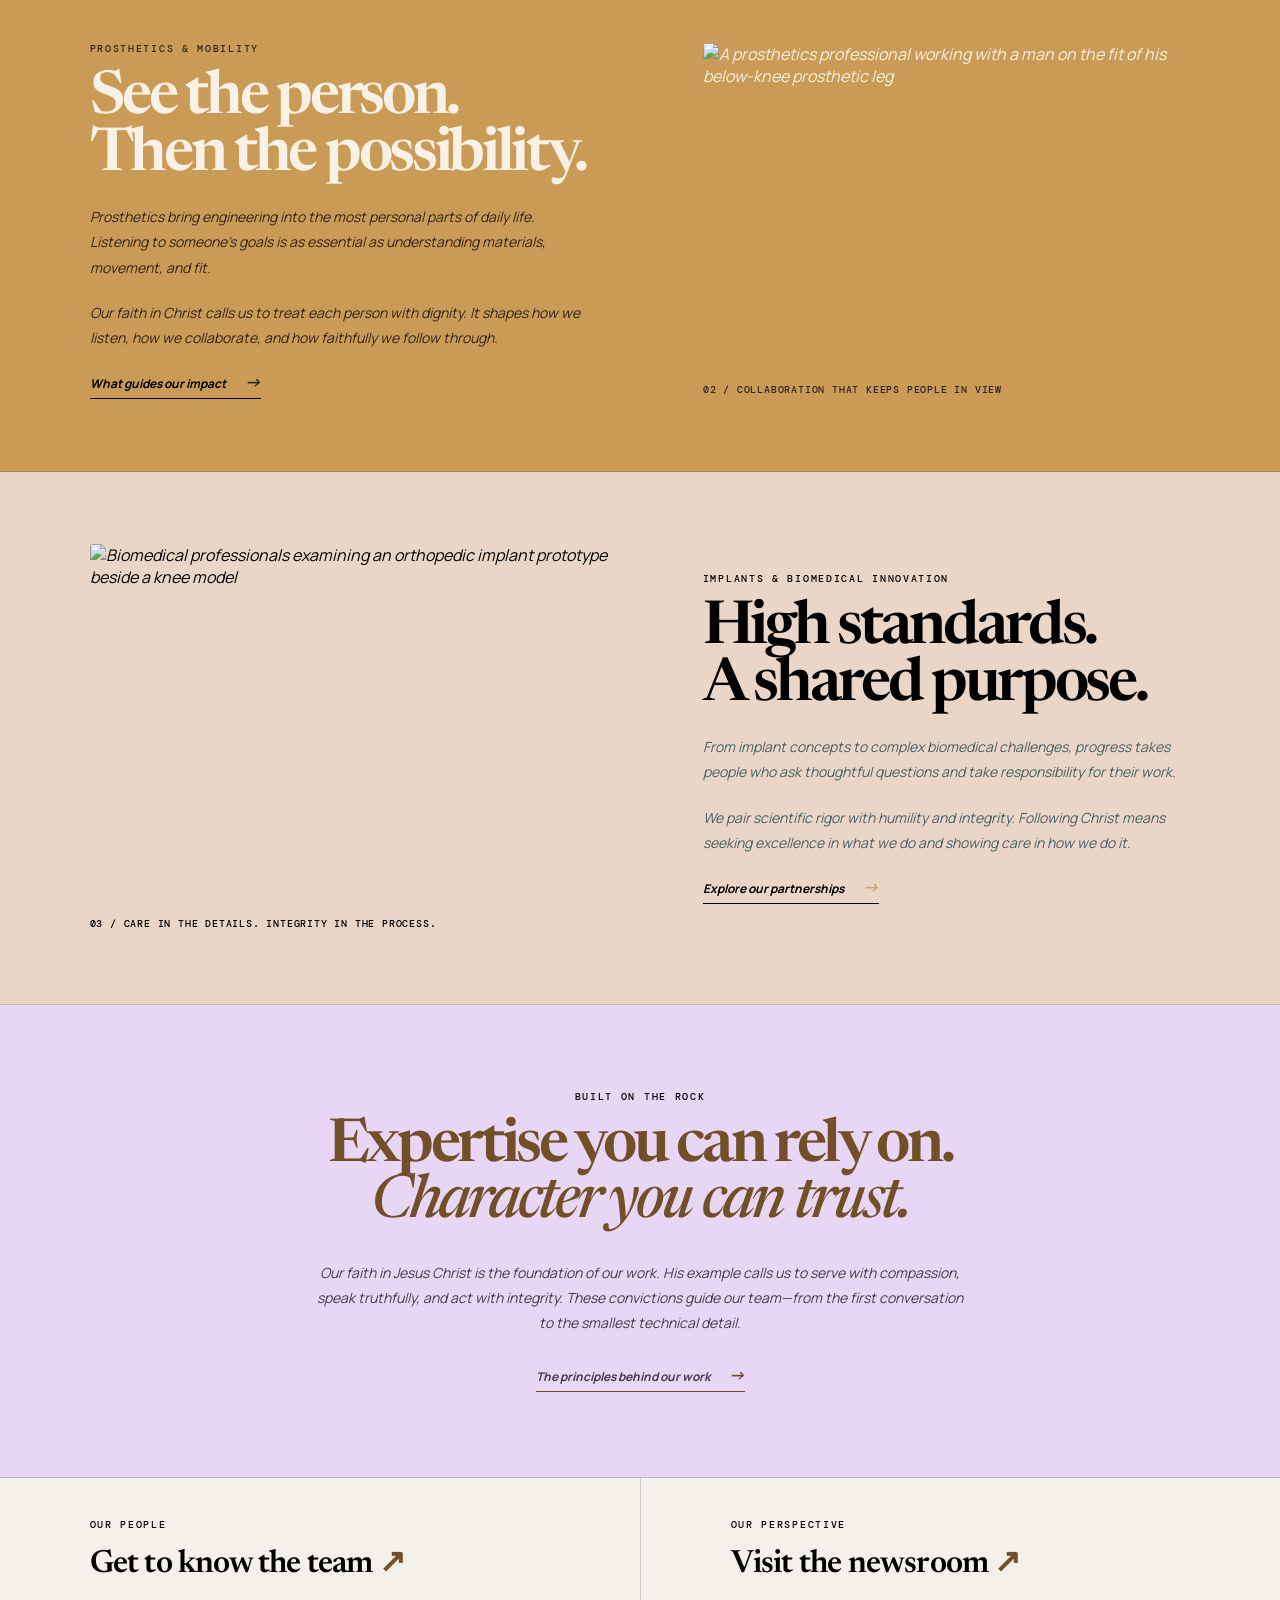
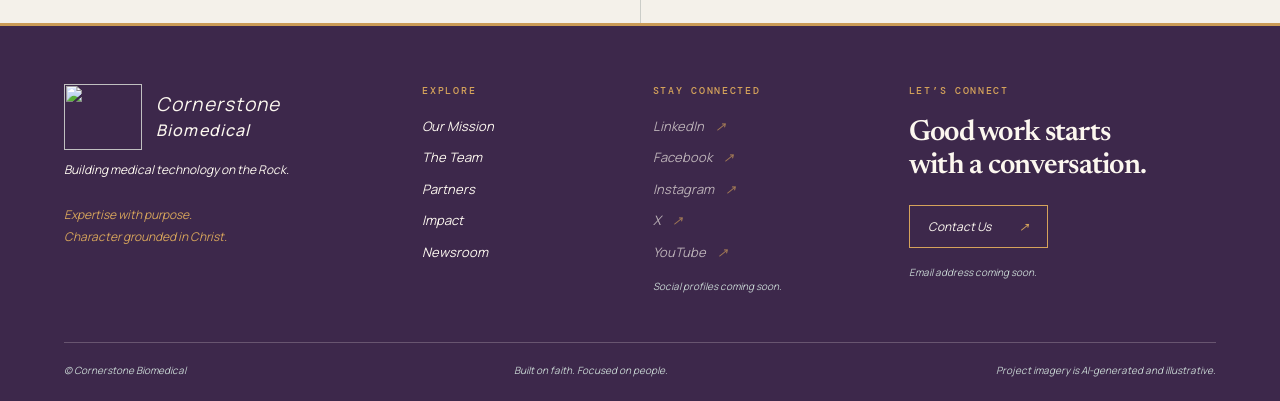
==== commit f7ac65c2: "Update image sources to use external URLs" ====
--- a/index.html
+++ b/index.html
@@ -16,7 +16,7 @@
     <header class="hero">
       <div class="hero__top">
         <a class="brand-mark" href="index.html" aria-label="Cornerstone Biomedical home">
-          <img src="cstonelogonobg.png" alt="Cornerstone Biomedical" />
+          <img src="https://cornerstonesiteresources.blob.core.windows.net/siteresources/cstonelogonobg.png" alt="Cornerstone Biomedical" />
         </a>
         <div class="company-name"><span>Cornerstone</span>Biomedical</div>
         <a class="contact-link" href="#contact">Contact Us<span>↗</span></a>
@@ -47,12 +47,12 @@
       </section>
 
       <section class="home-story home-story--cream" aria-labelledby="insulin-title">
-        <figure class="home-story__image"><img src="assets/insulin-engineers.png" alt="Two biomedical engineers collaborating on a wearable insulin pump prototype at a workbench" width="1536" height="1024" loading="lazy" decoding="async" /><figcaption>01 / Thoughtful technology for everyday life</figcaption></figure>
+        <figure class="home-story__image"><img src="https://cornerstonesiteresources.blob.core.windows.net/siteresources/woman_man_desk.png" alt="Two biomedical engineers collaborating on a wearable insulin pump prototype at a workbench" width="1536" height="1024" loading="lazy" decoding="async" /><figcaption>01 / Thoughtful technology for everyday life</figcaption></figure>
         <div class="home-story__copy"><p class="kicker">Insulin delivery &amp; connected care</p><h2 id="insulin-title">Precision.<br />With compassion.</h2><p class="body-copy">A small device can make a meaningful difference in someone’s day. Challenges like insulin delivery call for careful engineering, attentive listening, and a deep respect for the person who will rely on the result.</p><p class="body-copy">Our staff brings that same care to every assignment: capable in the technical details, honest in communication, and committed to serving others.</p><a class="text-link" href="team.html">Meet our team <span>→</span></a></div>
       </section>
 
       <section class="home-story home-story--gold home-story--reverse" aria-labelledby="prosthetics-title">
-        <figure class="home-story__image"><img src="assets/prosthetics-collaboration.png" alt="A prosthetics professional working with a man on the fit of his below-knee prosthetic leg" width="1536" height="1024" loading="lazy" decoding="async" /><figcaption>02 / Collaboration that keeps people in view</figcaption></figure>
+        <figure class="home-story__image"><img src="https://cornerstonesiteresources.blob.core.windows.net/siteresources/prosthetic.png" alt="A prosthetics professional working with a man on the fit of his below-knee prosthetic leg" width="1536" height="1024" loading="lazy" decoding="async" /><figcaption>02 / Collaboration that keeps people in view</figcaption></figure>
         <div class="home-story__copy"><p class="kicker">Prosthetics &amp; mobility</p><h2 id="prosthetics-title">See the person.<br />Then the possibility.</h2><p class="body-copy">Prosthetics bring engineering into the most personal parts of daily life. Listening to someone’s goals is as essential as understanding materials, movement, and fit.</p><p class="body-copy">Our faith in Christ calls us to treat each person with dignity. It shapes how we listen, how we collaborate, and how faithfully we follow through.</p><a class="text-link" href="impact.html">What guides our impact <span>→</span></a></div>
       </section>
 
@@ -66,7 +66,7 @@
     </main>
 
     <footer id="contact" class="site-footer" aria-label="Footer">
-      <div class="site-footer__brand"><a href="index.html" aria-label="Cornerstone Biomedical home"><img src="cstonelogonobg.png" alt="" width="95" height="73" /><span>Cornerstone<br /><strong>Biomedical</strong></span></a><p>Building medical technology on the Rock.</p><p class="site-footer__purpose">Expertise with purpose.<br />Character grounded in Christ.</p></div>
+      <div class="site-footer__brand"><a href="index.html" aria-label="Cornerstone Biomedical home"><img src="https://cornerstonesiteresources.blob.core.windows.net/siteresources/cstonelogonobg.png" alt="" width="95" height="73" /><span>Cornerstone<br /><strong>Biomedical</strong></span></a><p>Building medical technology on the Rock.</p><p class="site-footer__purpose">Expertise with purpose.<br />Character grounded in Christ.</p></div>
       <div class="site-footer__column"><p class="kicker">Explore</p><nav aria-label="Footer navigation"><a href="mission.html">Our Mission</a><a href="team.html">The Team</a><a href="partners.html">Partners</a><a href="impact.html">Impact</a><a href="newsroom.html">Newsroom</a></nav></div>
       <div class="site-footer__column"><p class="kicker">Stay connected</p><div class="site-footer__socials" aria-label="Social media"><!-- Replace each disabled placeholder with an anchor and the approved profile URL. --><span role="link" aria-disabled="true">LinkedIn <span aria-hidden="true">↗</span></span><span role="link" aria-disabled="true">Facebook <span aria-hidden="true">↗</span></span><span role="link" aria-disabled="true">Instagram <span aria-hidden="true">↗</span></span><span role="link" aria-disabled="true">X <span aria-hidden="true">↗</span></span><span role="link" aria-disabled="true">YouTube <span aria-hidden="true">↗</span></span></div><p class="site-footer__note">Social profiles coming soon.</p></div>
       <div class="site-footer__column"><p class="kicker">Let’s connect</p><h3>Good work starts<br />with a conversation.</h3><!-- Add the email address after mailto: when it is available. --><a class="site-footer__contact" href="mailto:" aria-describedby="contact-email-note">Contact Us <span aria-hidden="true">↗</span></a><p id="contact-email-note" class="site-footer__note">Email address coming soon.</p></div>
--- a/styles2.css
+++ b/styles2.css
@@ -16,11 +16,12 @@
 h1,h2 { margin:0; font:600 clamp(3.25rem,6.9vw,6.3rem)/.94 Newsreader,Georgia,serif; letter-spacing:-.055em; }
 h1 em { font-weight:500; color:var(--aqua); }
 .intro { max-width:390px; margin:27px 0 0; line-height:1.7; font-size:14px; color:#ca9b56; }
-.main-nav { position:relative; display:grid; grid-template-columns:repeat(6,1fr); border-top:1px solid rgba(248,245,237,.3); }
+.main-nav { position:sticky; top:0; z-index:100; display:grid; grid-template-columns:repeat(6,1fr); border-top:1px solid rgba(248,245,237,.3); background:rgba(61,40,75,.78); box-shadow:0 5px 18px rgba(19,10,25,.18); }
 .main-nav a { min-height:88px; padding:17px 14px; color:#f8f5ed; border-left:1px solid rgba(248,245,237,.3); text-decoration:none; font-size:12px; line-height:1.4; transition:background .2s,color .2s; }
 .main-nav a:last-child { border-right:1px solid rgba(248,245,237,.3); }
-.main-nav a span { display:block; margin-bottom:8px; color:#000000; font:10px DM Mono,monospace; }
+.main-nav a span { display:block; margin-bottom:8px; color:#fff; font:10px DM Mono,monospace; }
 .main-nav a:hover,.main-nav .active { background:var(--white); color:var(--ink); }
+.main-nav a:hover span { color:#000; }
 .main-nav .active span { color:#000000 }
 .panel { min-height:505px; display:grid; grid-template-columns:25% 46% 29%; position:relative; overflow:hidden; border-bottom:1px solid var(--line); padding:56px 5vw; }
 .panel__label { font:500 20px DM Mono,monospace; letter-spacing:.1em; text-transform:uppercase; }
@@ -59,4 +60,107 @@
 .partner-gallery__placeholder { height:100%; min-height:118px; display:flex; flex-direction:column; align-items:center; justify-content:center; gap:5px; color:#695a50; background:linear-gradient(135deg, rgba(213,163,91,.28), rgba(233,214,199,.7)); }
 .partner-gallery__placeholder span { font:500 9px DM Mono,monospace; letter-spacing:.14em; }.partner-gallery__placeholder strong { font:600 22px Newsreader,Georgia,serif; }
 footer { min-height:88px; background:#123e42; }
-@media (max-width:760px){ .hero{min-height:600px;padding:22px 5vw 0}.hero__copy{margin:90px 0 60px 0}.company-name{font-size:14px}.contact-link{font-size:10px}.main-nav{grid-template-columns:repeat(3,1fr)}.main-nav a{min-height:65px;padding:11px;font-size:10px}.main-nav a:nth-child(n+4){border-top:1px solid rgba(248,245,237,.3)}.panel{grid-template-columns:1fr;gap:27px;padding:42px 7vw;min-height:600px}.panel__content{max-width:100%}.cell-art,.science-grid,.orbit,.impact-number{justify-self:start;margin-left:18px;transform:scale(.8);transform-origin:left center}.science-grid{margin-top:-10px;}.partner-gallery{grid-column:1;grid-template-columns:repeat(2,1fr);margin-top:0}.panel--pipeline{min-height:780px;} }
+@media (max-width:760px){ .hero{min-height:600px;padding:22px 5vw 0}.hero__copy{margin:90px 0 60px 0}.company-name{font-size:14px}.contact-link{font-size:10px}.main-nav{grid-template-columns:repeat(3,1fr)}.main-nav a{min-height:65px;padding:11px;font-size:10px}.main-nav a:nth-child(3n){border-right:1px solid rgba(248,245,237,.3)}.main-nav a:nth-child(n+4){border-top:1px solid rgba(248,245,237,.3)}.panel{grid-template-columns:1fr;gap:27px;padding:42px 7vw;min-height:600px}.panel__content{max-width:100%}.cell-art,.science-grid,.orbit,.impact-number{justify-self:start;margin-left:18px;transform:scale(.8);transform-origin:left center}.science-grid{margin-top:-10px;}.partner-gallery{grid-column:1;grid-template-columns:repeat(2,1fr);margin-top:0}.panel--pipeline{min-height:780px;} }
+
+/* Detail pages share the home page's section palettes and typography. */
+.hero--detail { min-height:350px; }
+.hero--detail .hero__copy { margin-top:65px; margin-bottom:55px; }
+.panel--newsroom { background:var(--cream); }
+.detail-intro { min-height:650px; row-gap:42px; }
+.detail-grid { grid-column:2 / 4; display:grid; grid-template-columns:repeat(3,minmax(0,1fr)); gap:24px; }
+.detail-card { border-top:1px solid currentColor; padding-top:22px; }
+h3 { margin:0 0 15px; font:600 30px/1.1 Newsreader,Georgia,serif; letter-spacing:-.025em; }
+.detail-card p:not(.kicker) { margin:0; font-size:14px; line-height:1.8; }
+.detail-next { grid-column:2 / 4; }
+footer { padding:30px 5vw; display:flex; justify-content:space-between; align-items:center; gap:24px; color:var(--white); }
+footer strong { font-size:14px; } footer p { font-size:12px; margin:9px 0 0; } footer a { color:var(--white); font-size:12px; }
+a:focus-visible,button:focus-visible { outline:3px solid #725027; outline-offset:5px; }
+@media(max-width:760px) { .detail-grid,.detail-next { grid-column:1; }.detail-grid { grid-template-columns:1fr; }.hero--detail { min-height:320px; }.hero--detail .hero__copy { margin-top:60px; }.hero__top { grid-template-columns:auto 1fr; gap:18px; }.company-name { text-align:right; letter-spacing:.12em; }.contact-link { grid-column:2; }.detail-intro { min-height:0; }footer { align-items:flex-start; flex-direction:column; } }
+@media(prefers-reduced-motion:reduce) { html { scroll-behavior:auto; }.team-slide { animation:none; } }
+
+/* People-first homepage: existing brand typography, palette, and navigation. */
+.home-welcome { padding:80px 7vw 64px; display:grid; grid-template-columns:1fr 1fr; column-gap:8vw; row-gap:16px; border-bottom:1px solid var(--line); }
+.home-welcome > .kicker { grid-column:1 / -1; }
+.home-welcome__copy { align-self:center; }
+.home-welcome__copy .body-copy { margin-top:0; }
+.home-story { display:grid; grid-template-columns:minmax(0,1.1fr) minmax(0,1fr); gap:6vw; align-items:center; padding:72px 7vw; border-bottom:1px solid var(--line); }
+.home-story--cream { background:var(--cream); }
+.home-story--gold { background:#ca9b56; color:#f9f0e6; }
+.home-story--peach { background:#e9d6c7; }
+.home-story__image { margin:0; min-width:0; }
+.home-story__image img { width:100%; height:auto; aspect-ratio:3 / 2; display:block; object-fit:cover; border-radius:3px; }
+.home-story__image figcaption { padding-top:14px; font:500 10px/1.6 DM Mono,monospace; letter-spacing:.08em; text-transform:uppercase; }
+.home-story__copy { max-width:520px; }
+.home-story__copy .body-copy { margin:20px 0; }
+.home-story--reverse .home-story__image { grid-column:2; grid-row:1; }
+.home-story--reverse .home-story__copy { grid-column:1; grid-row:1; }
+.home-story--gold .body-copy,.home-story--gold .kicker,.home-story--gold figcaption { color:#34241b; }
+.home-story--gold .text-link span { color:#34241b; }
+.home-faith { padding:85px 7vw; text-align:center; background:#e8d6f5; color:#725027; border-bottom:1px solid var(--line); }
+.home-faith h2 { max-width:1000px; margin:auto; }
+.home-faith h2 em { font-weight:500; }
+.home-faith .body-copy { max-width:660px; margin:28px auto; color:#493b52; }
+.home-faith .text-link { color:#493b52; border-color:#725027; }
+.home-faith .text-link span { color:#725027; }
+.home-explore { display:grid; grid-template-columns:1fr 1fr; background:var(--cream); }
+.home-explore a { padding:40px 7vw; color:var(--ink); text-decoration:none; }
+.home-explore a + a { border-left:1px solid var(--line); }
+.home-explore .kicker { display:block; }
+.home-explore h3 { margin:0; font-size:32px; }
+.home-explore h3 span { color:#725027; }
+.home-explore a:hover { background:#e9d6c7; }
+.home-page footer .image-note { font-size:10px; opacity:.75; }
+@media(max-width:760px) {
+ .home-welcome { grid-template-columns:1fr; padding:48px 7vw; gap:22px; }
+ .home-story { grid-template-columns:1fr; padding:42px 7vw; gap:30px; }
+ .home-story--reverse .home-story__image,.home-story--reverse .home-story__copy { grid-column:auto; grid-row:auto; }
+ .home-story__copy { max-width:none; }
+ .home-faith { padding:55px 7vw; }
+ .home-explore { grid-template-columns:1fr; }
+ .home-explore a + a { border-left:0; border-top:1px solid var(--line); }
+}
+
+.team-carousel--profiles { grid-column:2 / 4; width:min(100%,760px); justify-self:start; }
+.team-carousel--profiles .team-photo-placeholder { height:auto; aspect-ratio:4 / 3; }
+.team-carousel--profiles .team-slide > img { display:block; width:100%; height:auto; aspect-ratio:4 / 3; object-fit:cover; }
+.team-carousel--profiles .team-slide[hidden] { display:none; }
+.team-carousel--profiles .team-profile-bio { padding:20px 24px; min-height:165px; }
+.team-profile-bio h3 { margin-bottom:8px; font-size:28px; }
+.team-profile-bio .kicker { margin-bottom:10px; font-size:9px; }
+.team-profile-bio p:last-child { margin:0; max-width:600px; font-size:13px; line-height:1.7; font-weight:400; letter-spacing:0; }
+.team-carousel--profiles .carousel-button { width:44px; height:44px; }
+.team-carousel--profiles .carousel-dots { gap:4px; }
+.team-carousel--profiles .carousel-dots button { width:32px; height:44px; border-radius:0; background:transparent; position:relative; }
+.team-carousel--profiles .carousel-dots button::after { content:""; position:absolute; width:8px; height:8px; border-radius:50%; background:rgba(29,16,39,.4); top:18px; left:12px; }
+.team-carousel--profiles .carousel-dots button.is-active::after { background:#1d1027; }
+.team-carousel__status { font:500 11px DM Mono,monospace; }
+@media(max-width:760px) { .team-carousel--profiles { grid-column:1; }.team-carousel--profiles .team-profile-bio { padding:18px; min-height:190px; } }
+
+.detail-card--people { grid-column:1 / -1; }
+.detail-card--people .team-carousel--profiles { margin-top:24px; }
+.detail-card--people .team-profile-bio .kicker { margin-bottom:10px; }
+.detail-grid--team { grid-template-columns:repeat(2,minmax(0,1fr)); }
+@media(max-width:760px) { .detail-grid--team { grid-template-columns:1fr; } }
+
+/* Shared footer */
+.site-footer { background:#3d284b; color:var(--white); display:grid; grid-template-columns:1.2fr .7fr .8fr 1.2fr; align-items:start; gap:48px 4vw; padding:58px 5vw 24px; border-top:3px solid var(--aqua); }
+.site-footer__brand > a { display:flex; align-items:center; gap:14px; text-decoration:none; font-size:19px; line-height:1.3; letter-spacing:.06em; }
+.site-footer__brand img { object-fit:contain; width:78px; height:66px; }
+.site-footer__brand strong { font-size:16px; font-weight:500; }
+.site-footer__brand > p { font-size:12px; line-height:1.8; }
+.site-footer__brand .site-footer__purpose { margin-top:24px; color:#d5a35b; }
+.site-footer .kicker { color:#d5a35b; margin:0 0 20px; }
+.site-footer__column nav,.site-footer__socials { display:grid; gap:12px; }
+.site-footer__column nav a,.site-footer__socials > span,.site-footer__socials > a { font-size:13px; line-height:1.5; text-decoration:none; }
+.site-footer__socials > span { opacity:.65; }
+.site-footer__socials > span > span { margin-left:8px; color:#d5a35b; }
+.site-footer__column h3 { font-size:29px; line-height:1.15; margin:0 0 22px; }
+.site-footer__contact { display:inline-flex; align-items:center; gap:28px; padding:12px 18px; border:1px solid #d5a35b; text-decoration:none; }
+.site-footer__contact span { color:#d5a35b; }
+.site-footer a:hover { color:#d5a35b; }
+.site-footer a:focus-visible { outline-color:#d5a35b; }
+.site-footer .site-footer__note { font-size:10px; line-height:1.6; color:#c6d3d1; margin-top:16px; }
+.site-footer__bottom { grid-column:1 / -1; border-top:1px solid rgba(252,247,239,.22); padding-top:20px; display:flex; justify-content:space-between; flex-wrap:wrap; gap:12px 24px; }
+.site-footer__bottom p { margin:0; font-size:10px; color:#c6d3d1; }
+@media(max-width:980px) { .site-footer { grid-template-columns:1fr 1fr; } }
+@media(max-width:520px) { .site-footer { grid-template-columns:1fr; padding:40px 7vw 24px; gap:34px; }.site-footer__bottom { flex-direction:column; } }
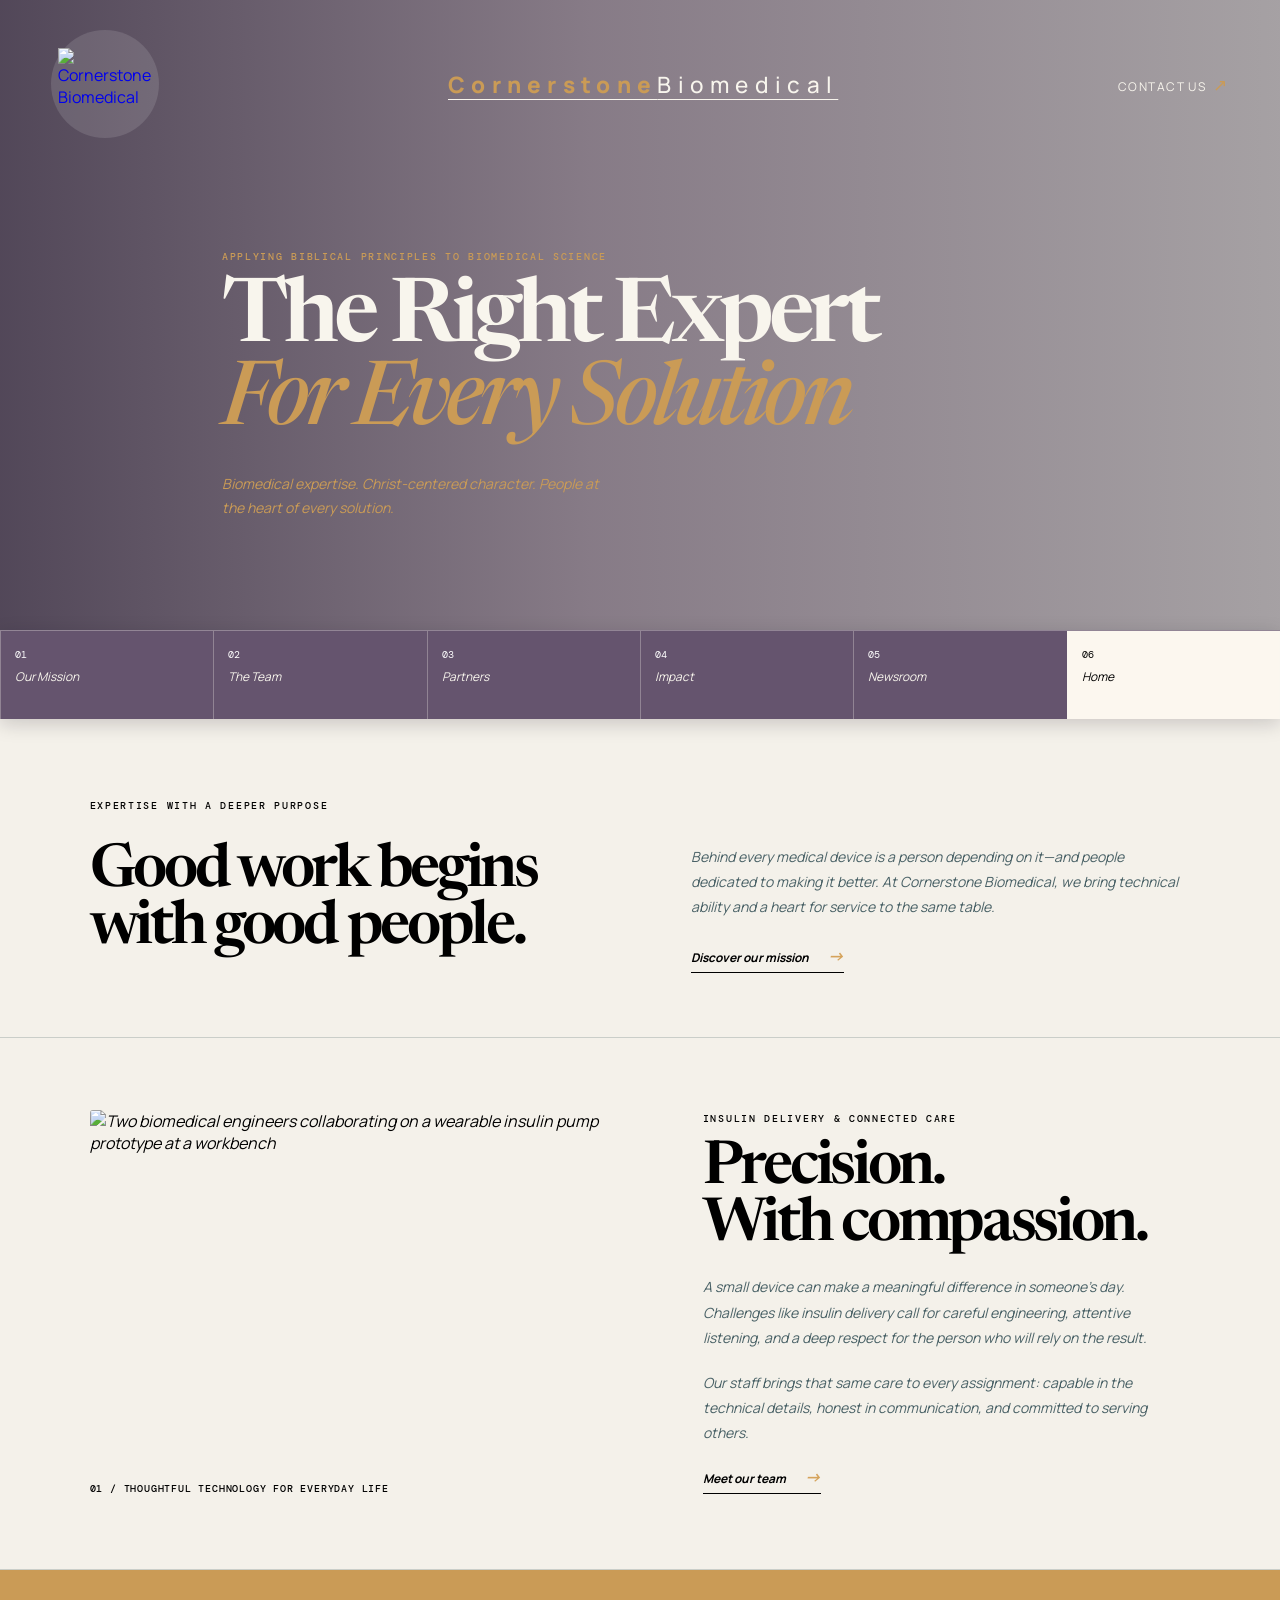
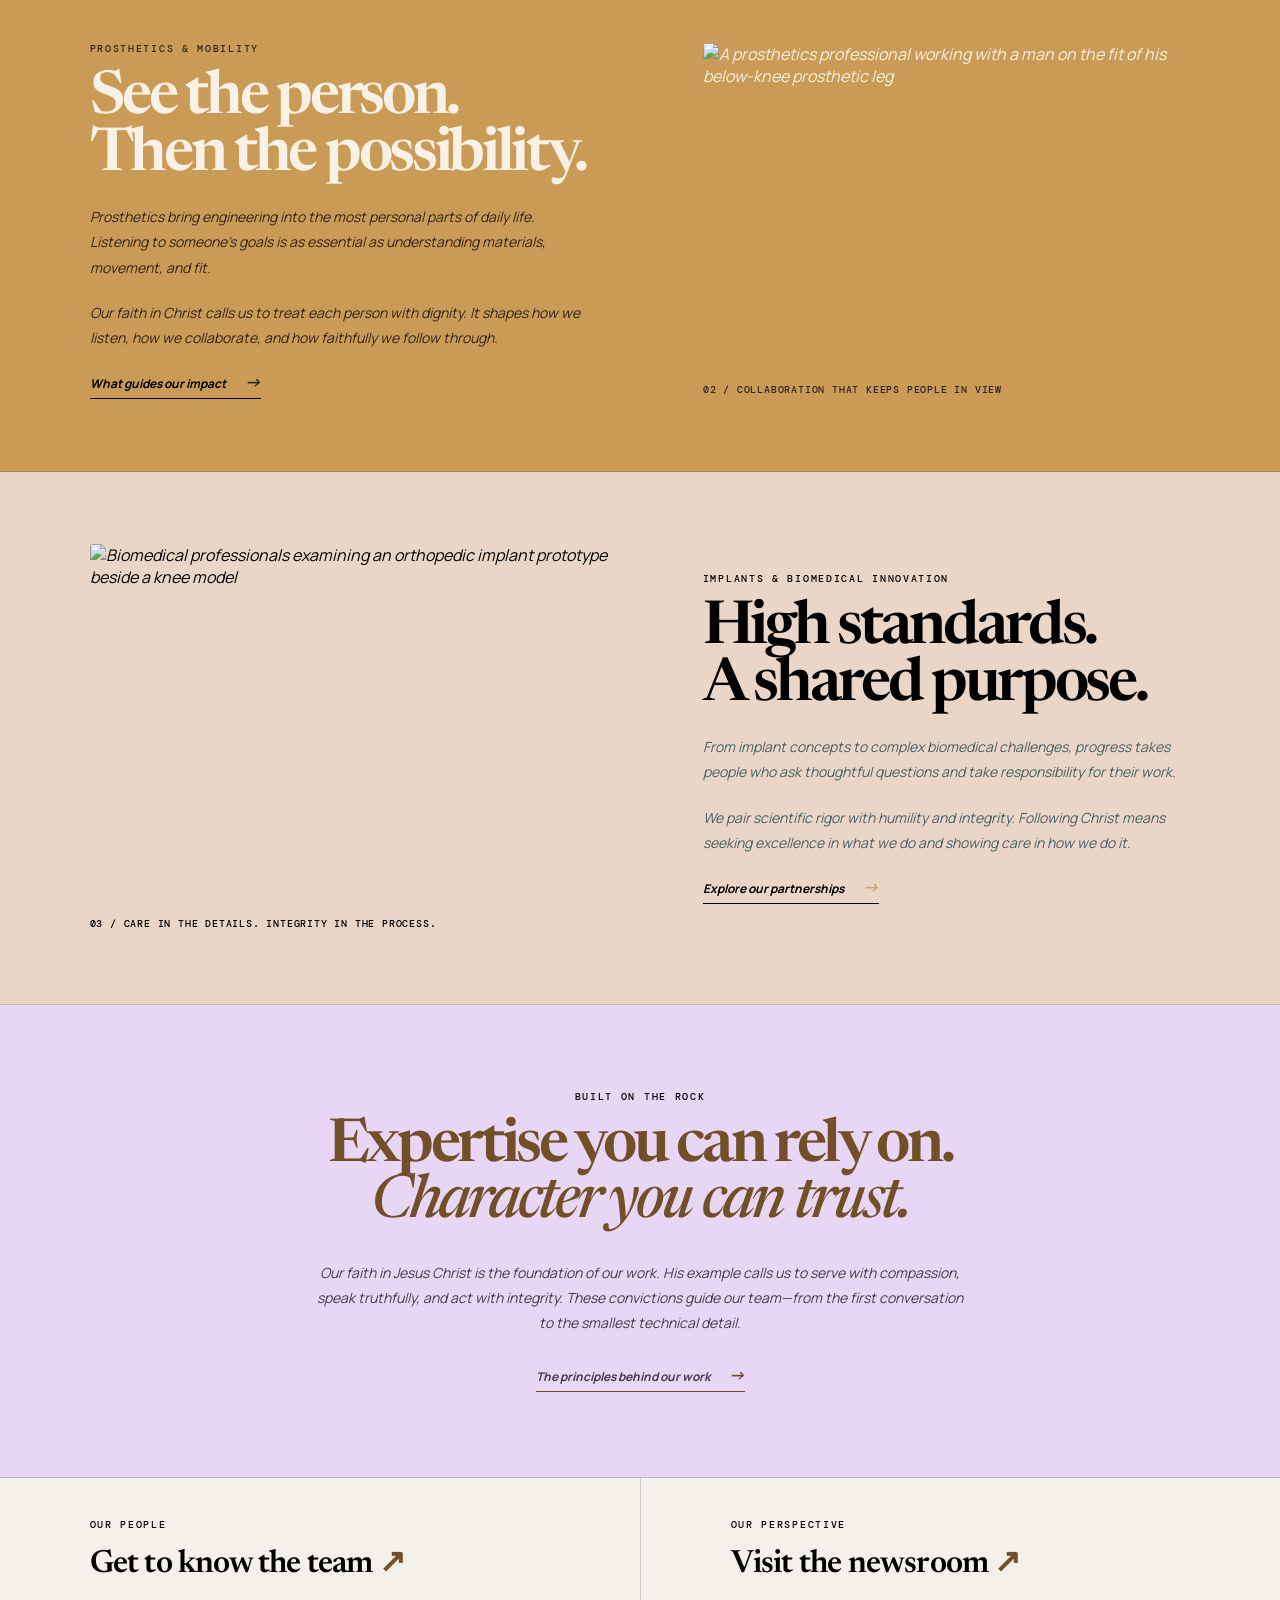
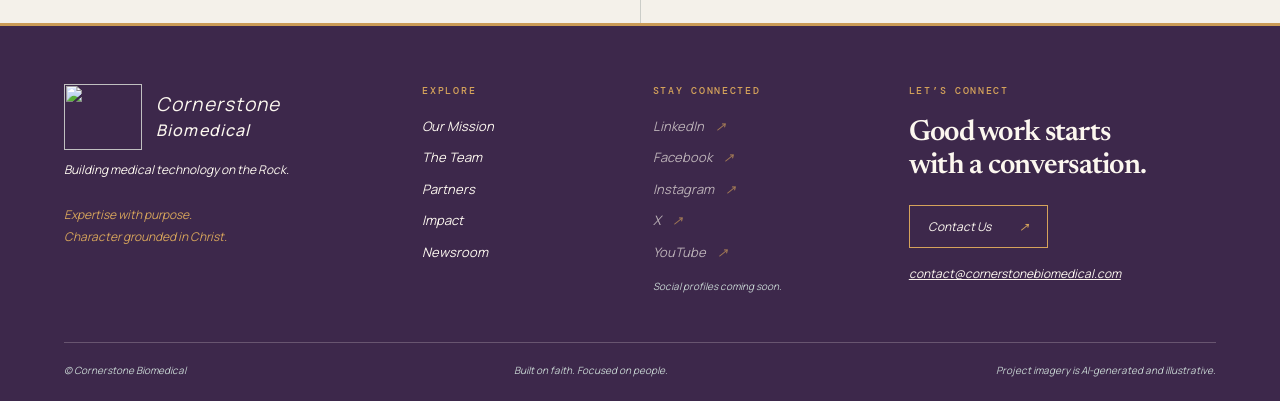
==== commit 27a89ed3: "Add files via upload" ====
--- a/index.html
+++ b/index.html
@@ -1,4 +1,3 @@
-
 	
 <!doctype html>
 <html lang="en">
@@ -19,7 +18,7 @@
           <img src="https://cornerstonesiteresources.blob.core.windows.net/siteresources/cstonelogonobg.png" alt="Cornerstone Biomedical" />
         </a>
         <div class="company-name"><span>Cornerstone</span>Biomedical</div>
-        <a class="contact-link" href="#contact">Contact Us<span>↗</span></a>
+        <a class="contact-link" href="contact.html">Contact Us<span>↗</span></a>
       </div>
 
       <div class="hero__copy">
@@ -52,12 +51,12 @@
       </section>
 
       <section class="home-story home-story--gold home-story--reverse" aria-labelledby="prosthetics-title">
-        <figure class="home-story__image"><img src="https://cornerstonesiteresources.blob.core.windows.net/siteresources/prosthetic.png" alt="A prosthetics professional working with a man on the fit of his below-knee prosthetic leg" width="1536" height="1024" loading="lazy" decoding="async" /><figcaption>02 / Collaboration that keeps people in view</figcaption></figure>
+        <figure class="home-story__image"><img src="https://cornerstonesiteresources.blob.core.windows.net/siteresources/mantries%20prostheti.png" alt="A prosthetics professional working with a man on the fit of his below-knee prosthetic leg" width="1536" height="1024" loading="lazy" decoding="async" /><figcaption>02 / Collaboration that keeps people in view</figcaption></figure>
         <div class="home-story__copy"><p class="kicker">Prosthetics &amp; mobility</p><h2 id="prosthetics-title">See the person.<br />Then the possibility.</h2><p class="body-copy">Prosthetics bring engineering into the most personal parts of daily life. Listening to someone’s goals is as essential as understanding materials, movement, and fit.</p><p class="body-copy">Our faith in Christ calls us to treat each person with dignity. It shapes how we listen, how we collaborate, and how faithfully we follow through.</p><a class="text-link" href="impact.html">What guides our impact <span>→</span></a></div>
       </section>
 
       <section class="home-story home-story--peach" aria-labelledby="implants-title">
-        <figure class="home-story__image"><img src="assets/implant-teamwork.png" alt="Biomedical professionals examining an orthopedic implant prototype beside a knee model" width="1536" height="1024" loading="lazy" decoding="async" /><figcaption>03 / Care in the details. Integrity in the process.</figcaption></figure>
+        <figure class="home-story__image"><img src="https://cornerstonesiteresources.blob.core.windows.net/siteresources/prosthetic.png" alt="Biomedical professionals examining an orthopedic implant prototype beside a knee model" width="1536" height="1024" loading="lazy" decoding="async" /><figcaption>03 / Care in the details. Integrity in the process.</figcaption></figure>
         <div class="home-story__copy"><p class="kicker">Implants &amp; biomedical innovation</p><h2 id="implants-title">High standards.<br />A shared purpose.</h2><p class="body-copy">From implant concepts to complex biomedical challenges, progress takes people who ask thoughtful questions and take responsibility for their work.</p><p class="body-copy">We pair scientific rigor with humility and integrity. Following Christ means seeking excellence in what we do and showing care in how we do it.</p><a class="text-link" href="partners.html">Explore our partnerships <span>→</span></a></div>
       </section>
 
@@ -69,7 +68,7 @@
       <div class="site-footer__brand"><a href="index.html" aria-label="Cornerstone Biomedical home"><img src="https://cornerstonesiteresources.blob.core.windows.net/siteresources/cstonelogonobg.png" alt="" width="95" height="73" /><span>Cornerstone<br /><strong>Biomedical</strong></span></a><p>Building medical technology on the Rock.</p><p class="site-footer__purpose">Expertise with purpose.<br />Character grounded in Christ.</p></div>
       <div class="site-footer__column"><p class="kicker">Explore</p><nav aria-label="Footer navigation"><a href="mission.html">Our Mission</a><a href="team.html">The Team</a><a href="partners.html">Partners</a><a href="impact.html">Impact</a><a href="newsroom.html">Newsroom</a></nav></div>
       <div class="site-footer__column"><p class="kicker">Stay connected</p><div class="site-footer__socials" aria-label="Social media"><!-- Replace each disabled placeholder with an anchor and the approved profile URL. --><span role="link" aria-disabled="true">LinkedIn <span aria-hidden="true">↗</span></span><span role="link" aria-disabled="true">Facebook <span aria-hidden="true">↗</span></span><span role="link" aria-disabled="true">Instagram <span aria-hidden="true">↗</span></span><span role="link" aria-disabled="true">X <span aria-hidden="true">↗</span></span><span role="link" aria-disabled="true">YouTube <span aria-hidden="true">↗</span></span></div><p class="site-footer__note">Social profiles coming soon.</p></div>
-      <div class="site-footer__column"><p class="kicker">Let’s connect</p><h3>Good work starts<br />with a conversation.</h3><!-- Add the email address after mailto: when it is available. --><a class="site-footer__contact" href="mailto:" aria-describedby="contact-email-note">Contact Us <span aria-hidden="true">↗</span></a><p id="contact-email-note" class="site-footer__note">Email address coming soon.</p></div>
+      <div class="site-footer__column"><p class="kicker">Let’s connect</p><h3>Good work starts<br />with a conversation.</h3><a class="site-footer__contact" href="contact.html">Contact Us <span aria-hidden="true">↗</span></a><p class="site-footer__note"><a href="mailto:contact@cornerstonebiomedical.com">contact@cornerstonebiomedical.com</a></p></div>
       <div class="site-footer__bottom"><p>© Cornerstone Biomedical</p><p>Built on faith. Focused on people.</p><p>Project imagery is AI-generated and illustrative.</p></div>
     </footer>
 
--- a/styles2.css
+++ b/styles2.css
@@ -122,7 +122,7 @@
 
 .team-carousel--profiles { grid-column:2 / 4; width:min(100%,760px); justify-self:start; }
 .team-carousel--profiles .team-photo-placeholder { height:auto; aspect-ratio:4 / 3; }
-.team-carousel--profiles .team-slide > img { display:block; width:100%; height:auto; aspect-ratio:4 / 3; object-fit:cover; }
+.team-carousel--profiles .team-slide > img { display:block; width:100%; max-width:100%; height:clamp(240px, 55vw, 420px); aspect-ratio:auto; object-fit:contain; object-position:center; background:#f8f2e9; }
 .team-carousel--profiles .team-slide[hidden] { display:none; }
 .team-carousel--profiles .team-profile-bio { padding:20px 24px; min-height:165px; }
 .team-profile-bio h3 { margin-bottom:8px; font-size:28px; }
@@ -164,3 +164,34 @@
 .site-footer__bottom p { margin:0; font-size:10px; color:#c6d3d1; }
 @media(max-width:980px) { .site-footer { grid-template-columns:1fr 1fr; } }
 @media(max-width:520px) { .site-footer { grid-template-columns:1fr; padding:40px 7vw 24px; gap:34px; }.site-footer__bottom { flex-direction:column; } }
+
+.company-name { text-decoration:underline; text-underline-offset:6px; text-decoration-thickness:1px; }
+
+.company-name { font-size:22.5px; }
+@media(max-width:760px) { .company-name { font-size:17.5px; } }
+
+.team-carousel--profiles .team-slide > img.team-headshot { object-fit:contain; background:#f8f2e9; }
+
+.contact-panel { display:grid; grid-template-columns:1fr 1fr; gap:7vw; padding:72px 7vw; background:var(--cream); align-items:start; }
+.contact-panel__intro { padding-top:18px; }
+.contact-panel h2 { font-size:clamp(2.45rem,4.2vw,4.6rem); }
+.contact-email { overflow-wrap:anywhere; line-height:1.8; }
+.contact-form { background:#e9d6c7; border-top:3px solid #ca9b56; padding:32px; color:#3d284b; }
+.contact-form__row { display:grid; grid-template-columns:1fr 1fr; gap:18px; }
+.contact-field { display:flex; flex-direction:column; gap:9px; margin-bottom:22px; min-width:0; }
+.contact-field label { font-size:12px; font-weight:700; }
+.contact-field input,.contact-field textarea { width:100%; min-height:46px; border:1px solid rgba(61,40,75,.4); border-radius:2px; background:var(--white); color:#3d284b; padding:12px; font:400 14px/1.6 Manrope,Arial,sans-serif; }
+.contact-field textarea { resize:vertical; }
+.contact-field input:focus-visible,.contact-field textarea:focus-visible { outline:2px solid #725027; outline-offset:3px; }
+.contact-form__note { font-size:12px; line-height:1.7; margin:0 0 20px; }
+.contact-form__submit { border:1px solid #3d284b; background:#3d284b; color:var(--white); padding:14px 20px; font:600 13px Manrope,Arial,sans-serif; cursor:pointer; }
+.contact-form__submit span { color:#d5a35b; margin-left:22px; }
+.contact-form__submit:hover { background:#523663; }
+#contact-form-status:empty { display:none; }
+#contact-form-status { margin:18px 0 0; }
+@media(max-width:760px) { .contact-panel { grid-template-columns:1fr; padding:42px 7vw; gap:32px; }.contact-form { padding:24px; }.contact-form__row { grid-template-columns:1fr; gap:0; } }
+
+.contact-panel--prayer { background:#e8d6f5; border-top:1px solid var(--line); }
+.contact-panel--prayer .contact-form { background:var(--white); }
+#prayer-form-status:empty { display:none; }
+#prayer-form-status { margin:18px 0 0; }
